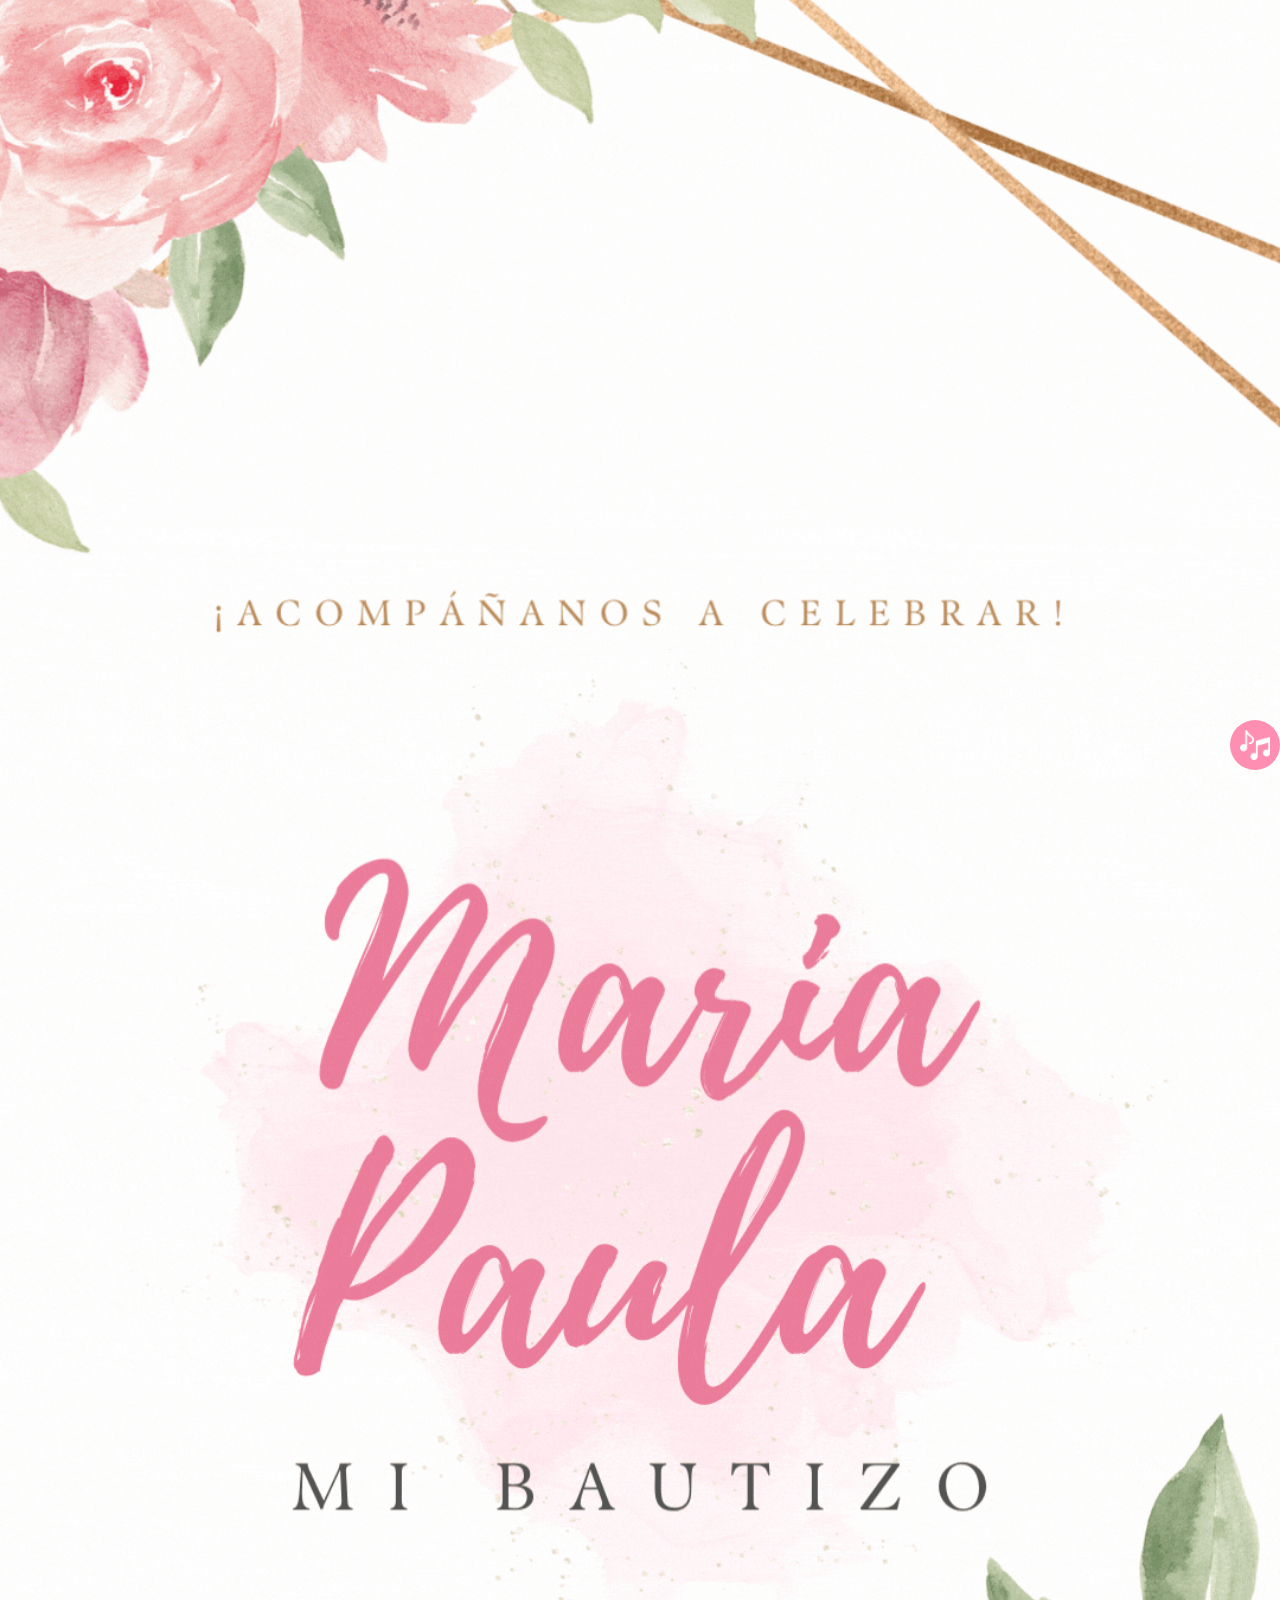
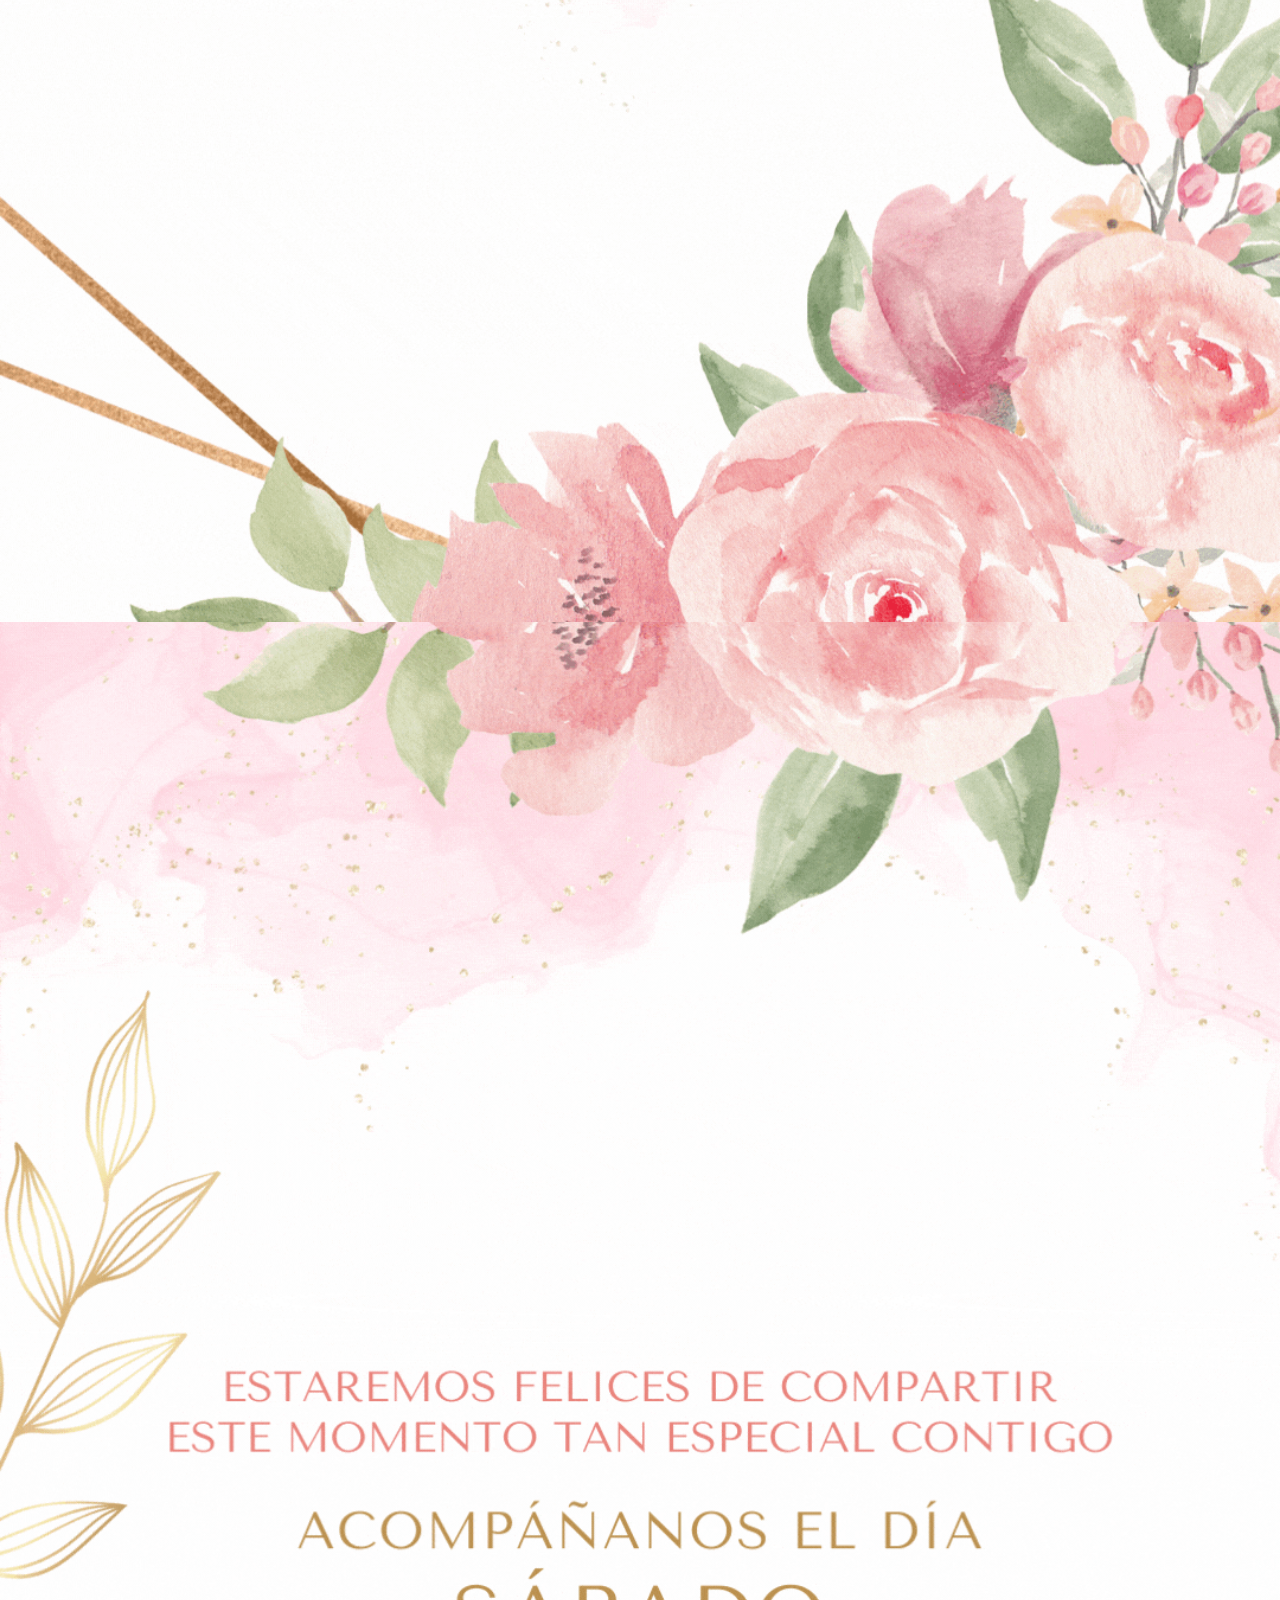
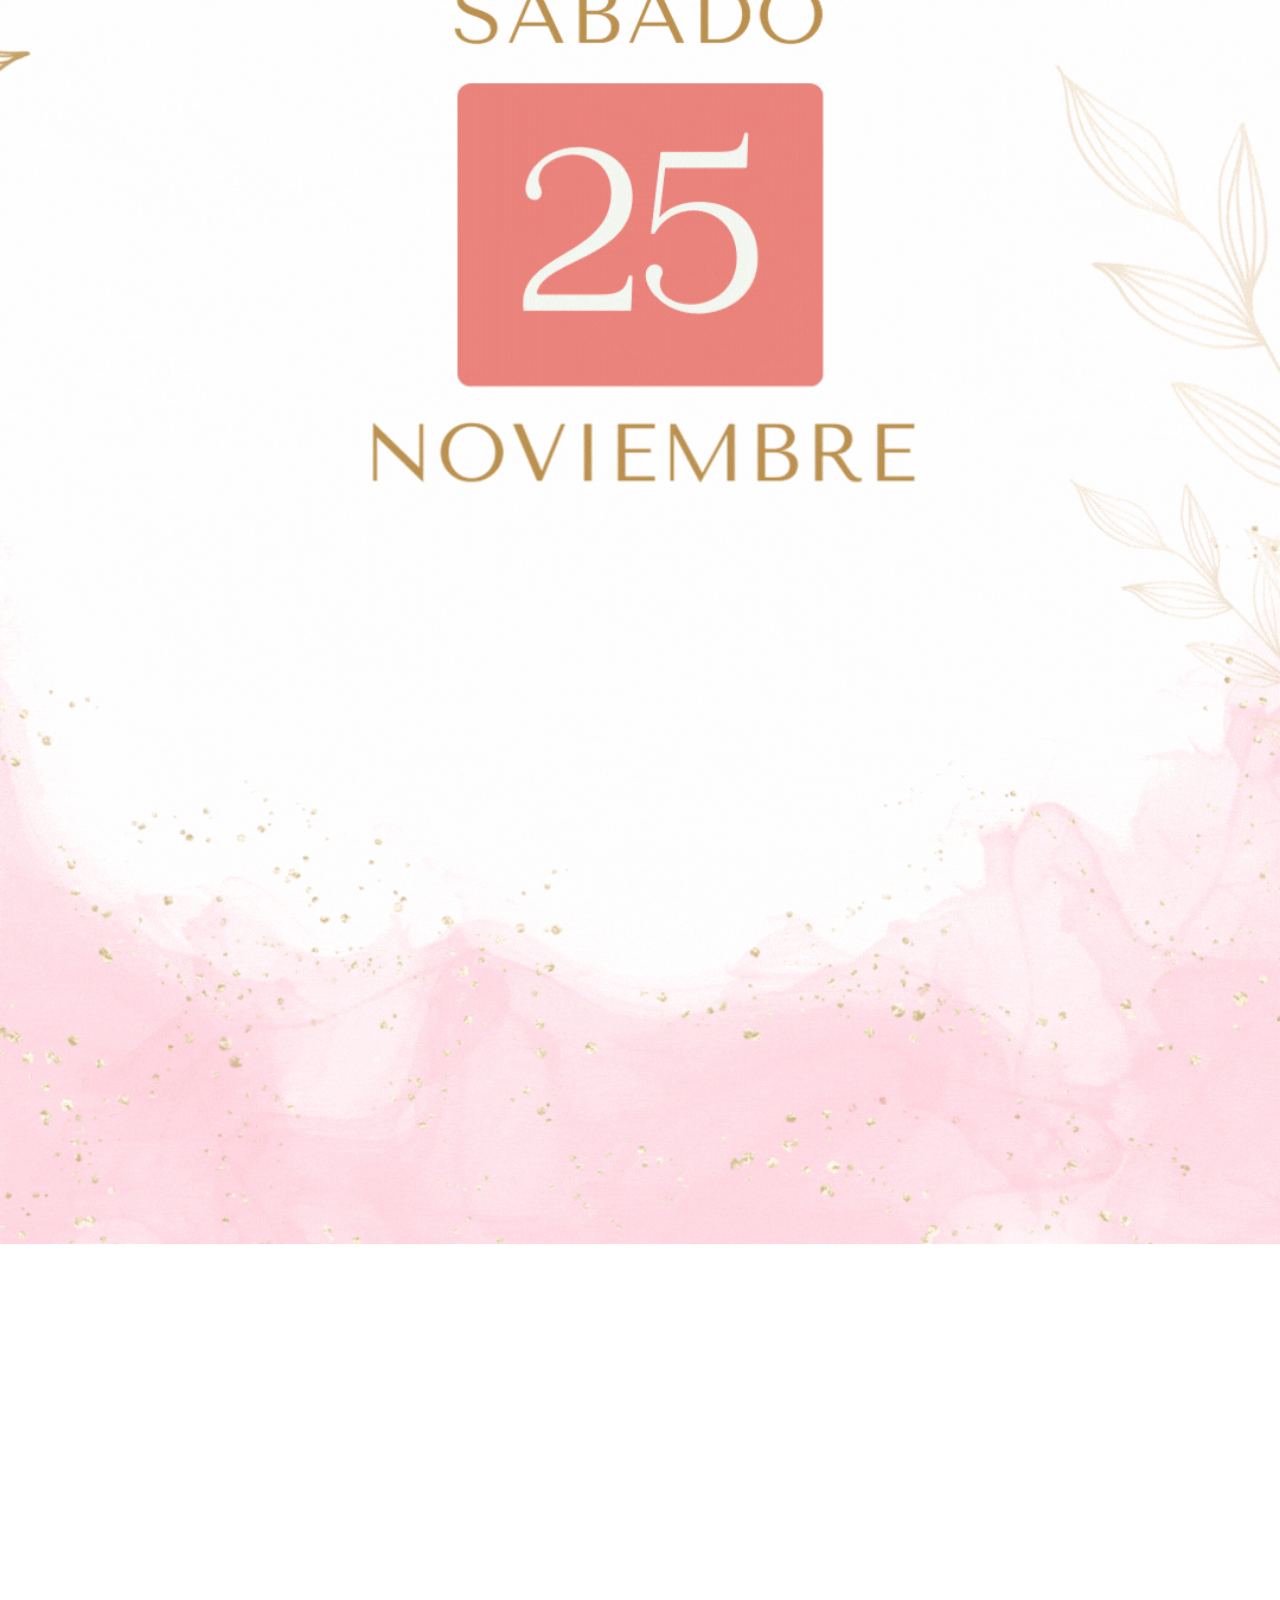
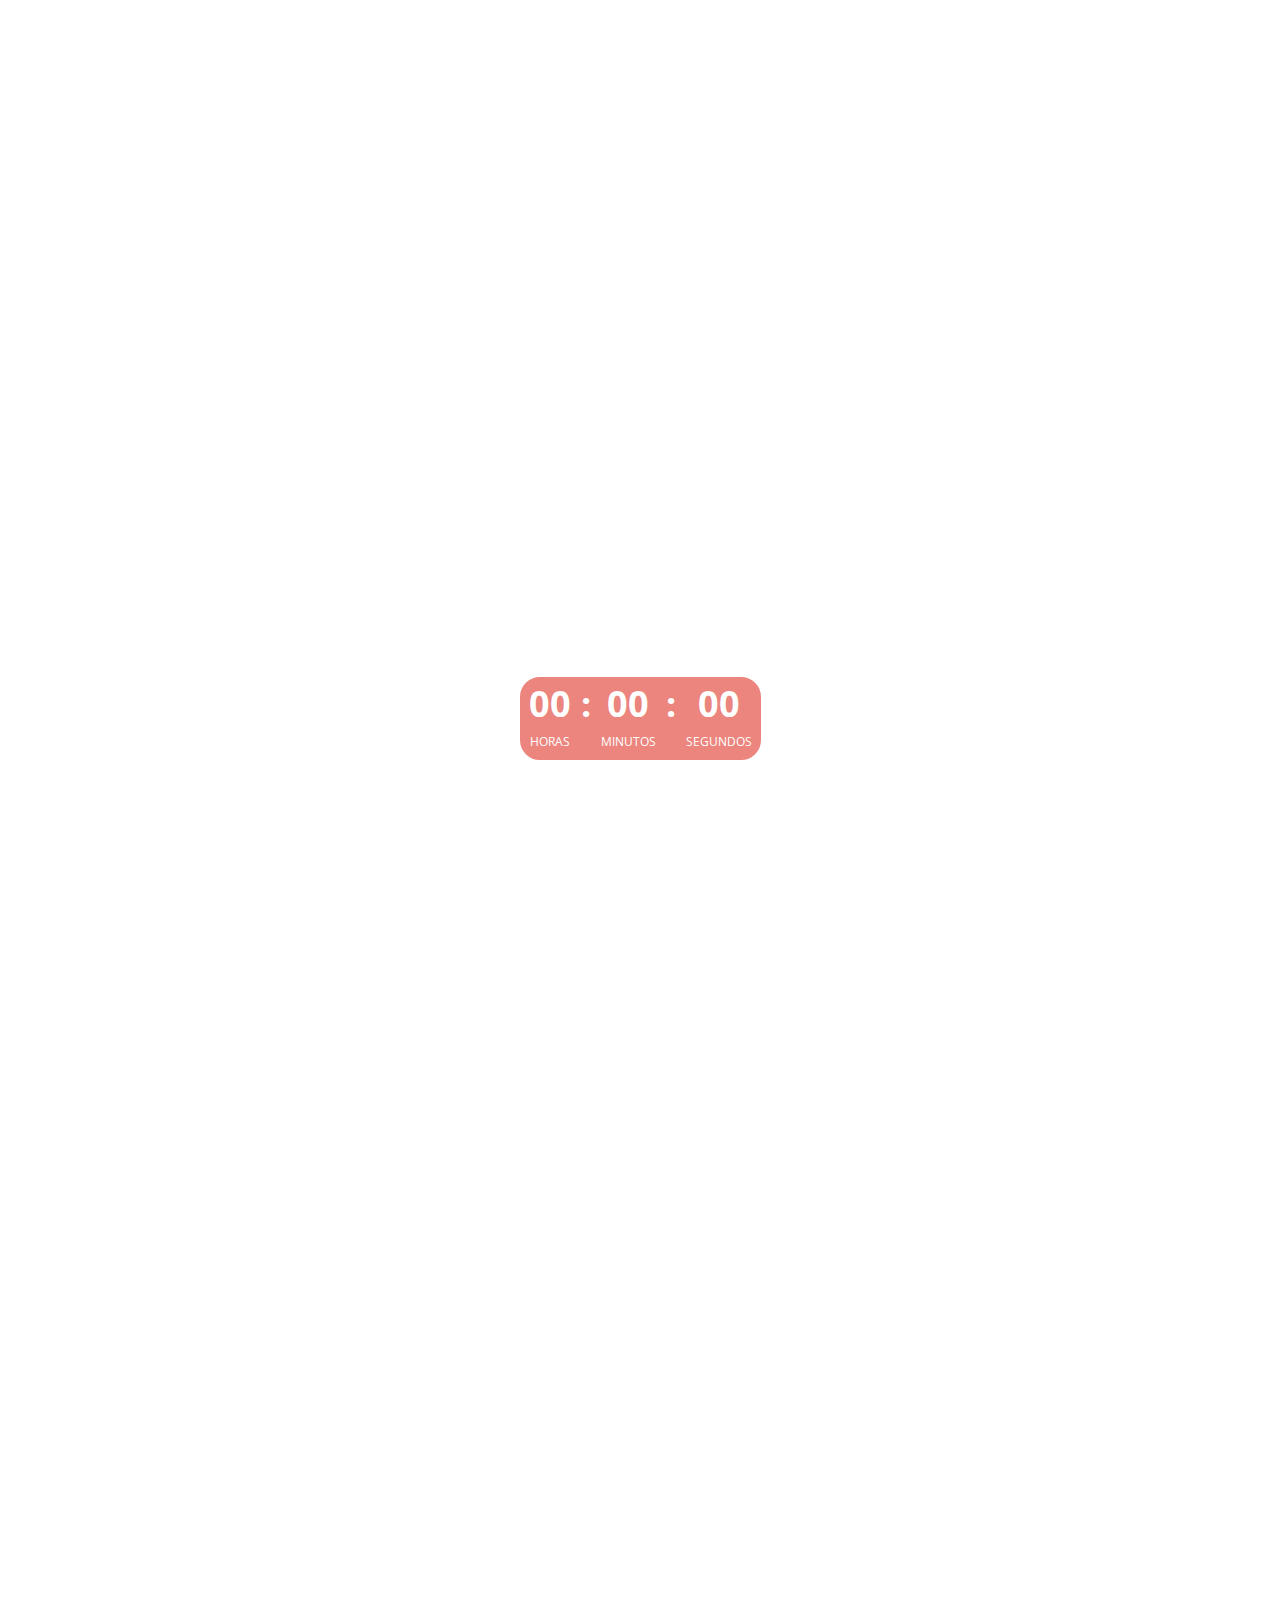
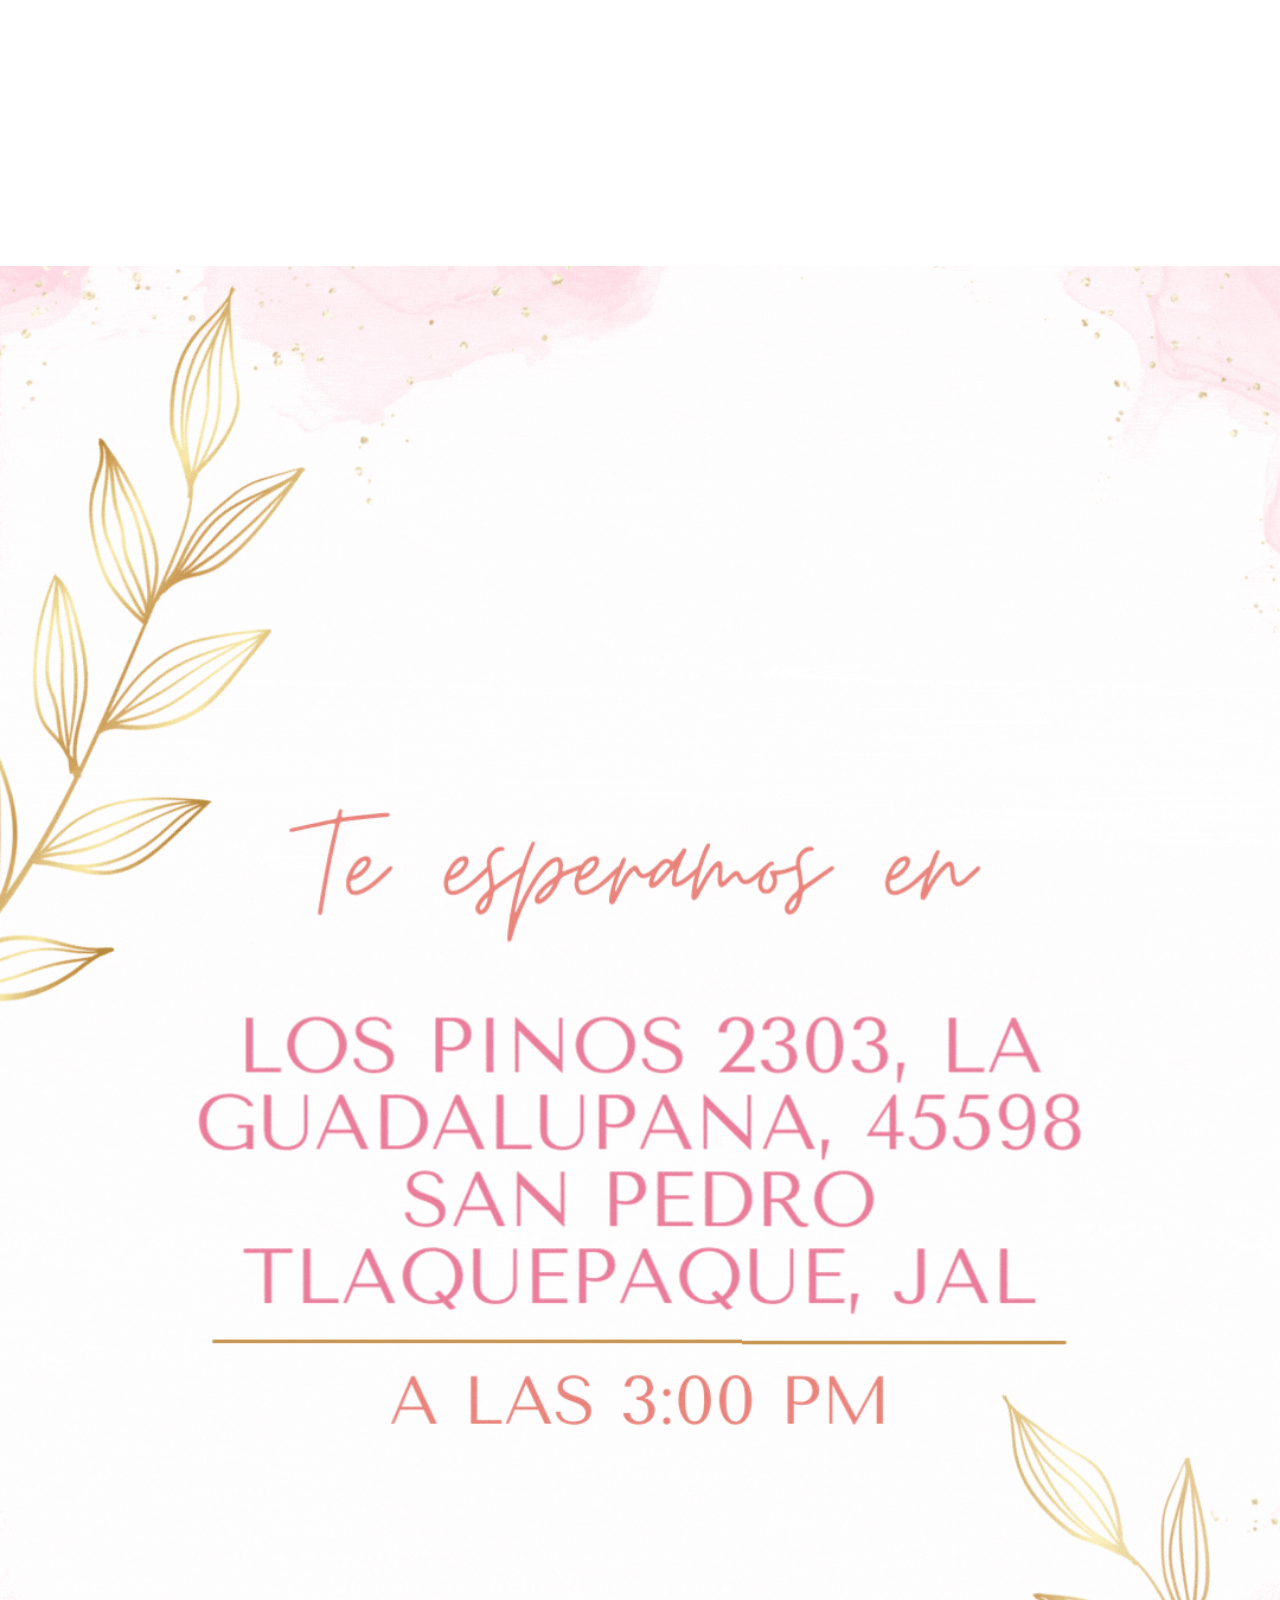
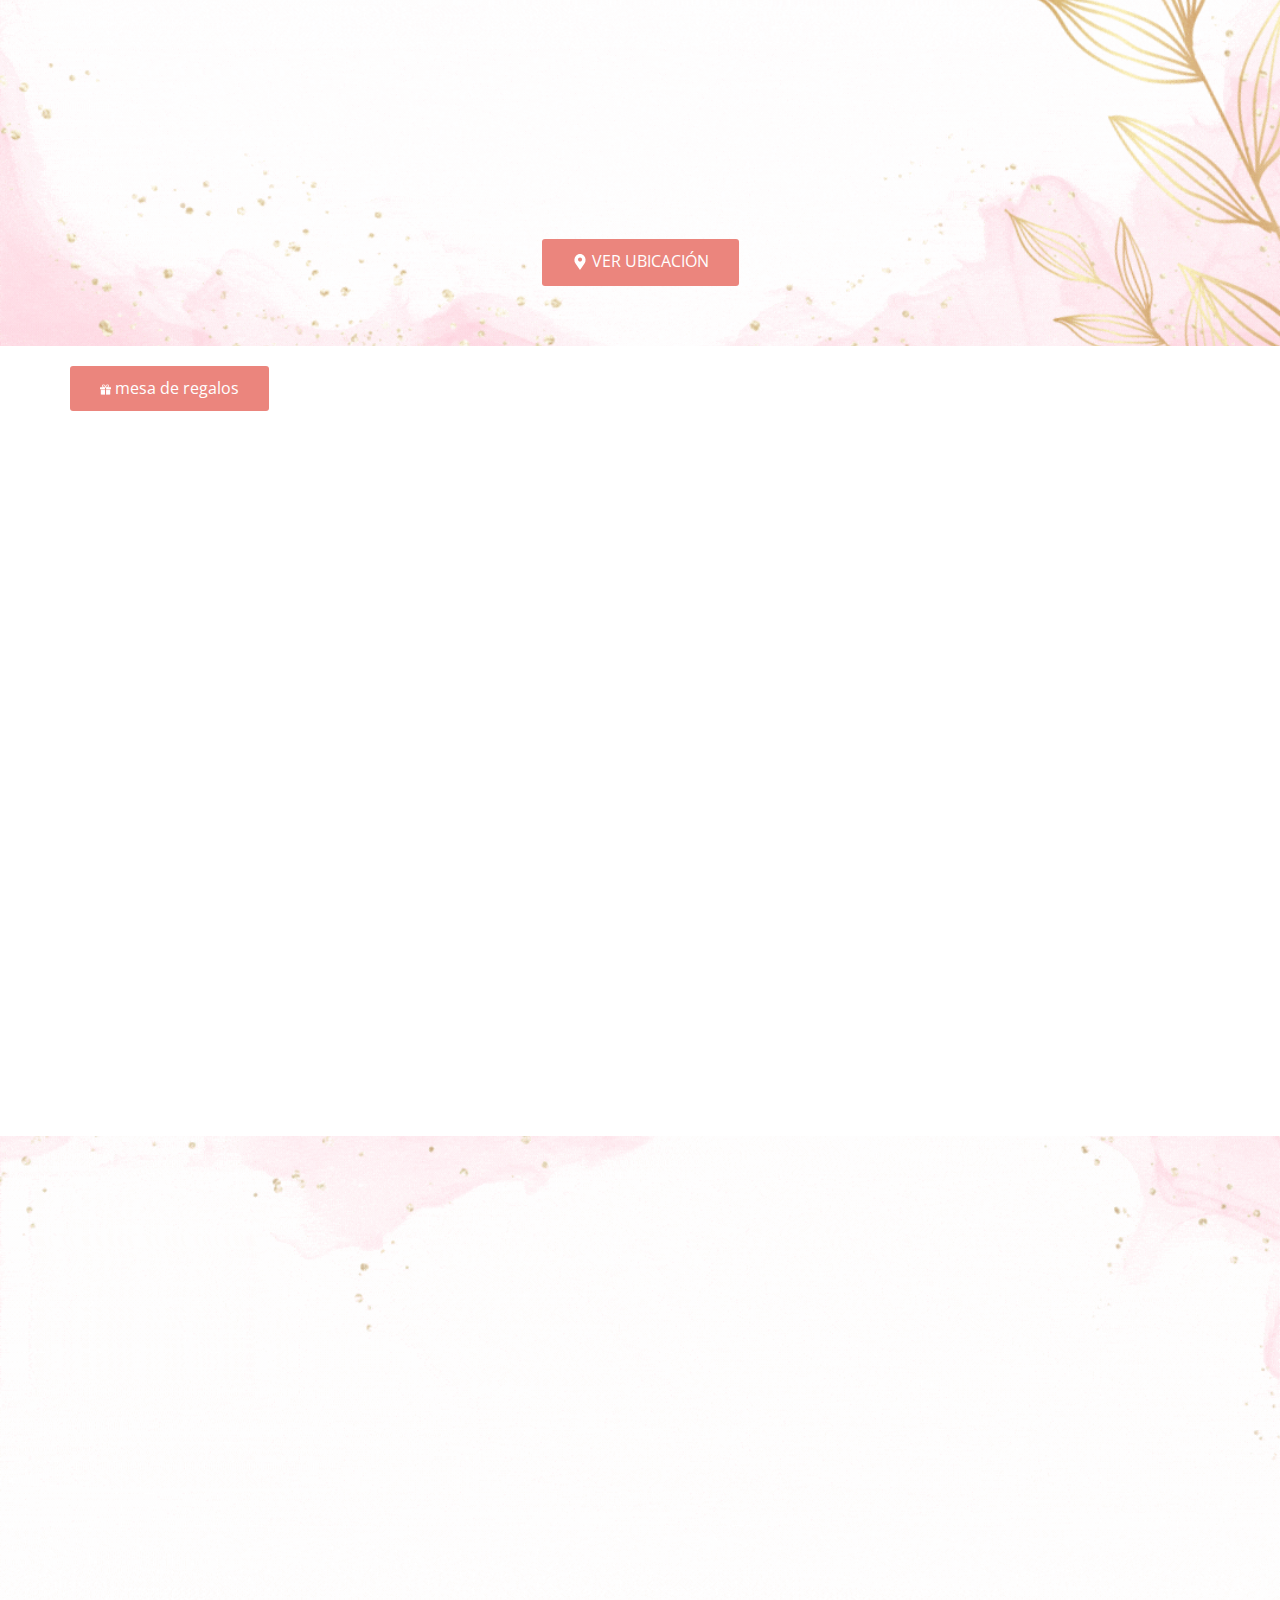
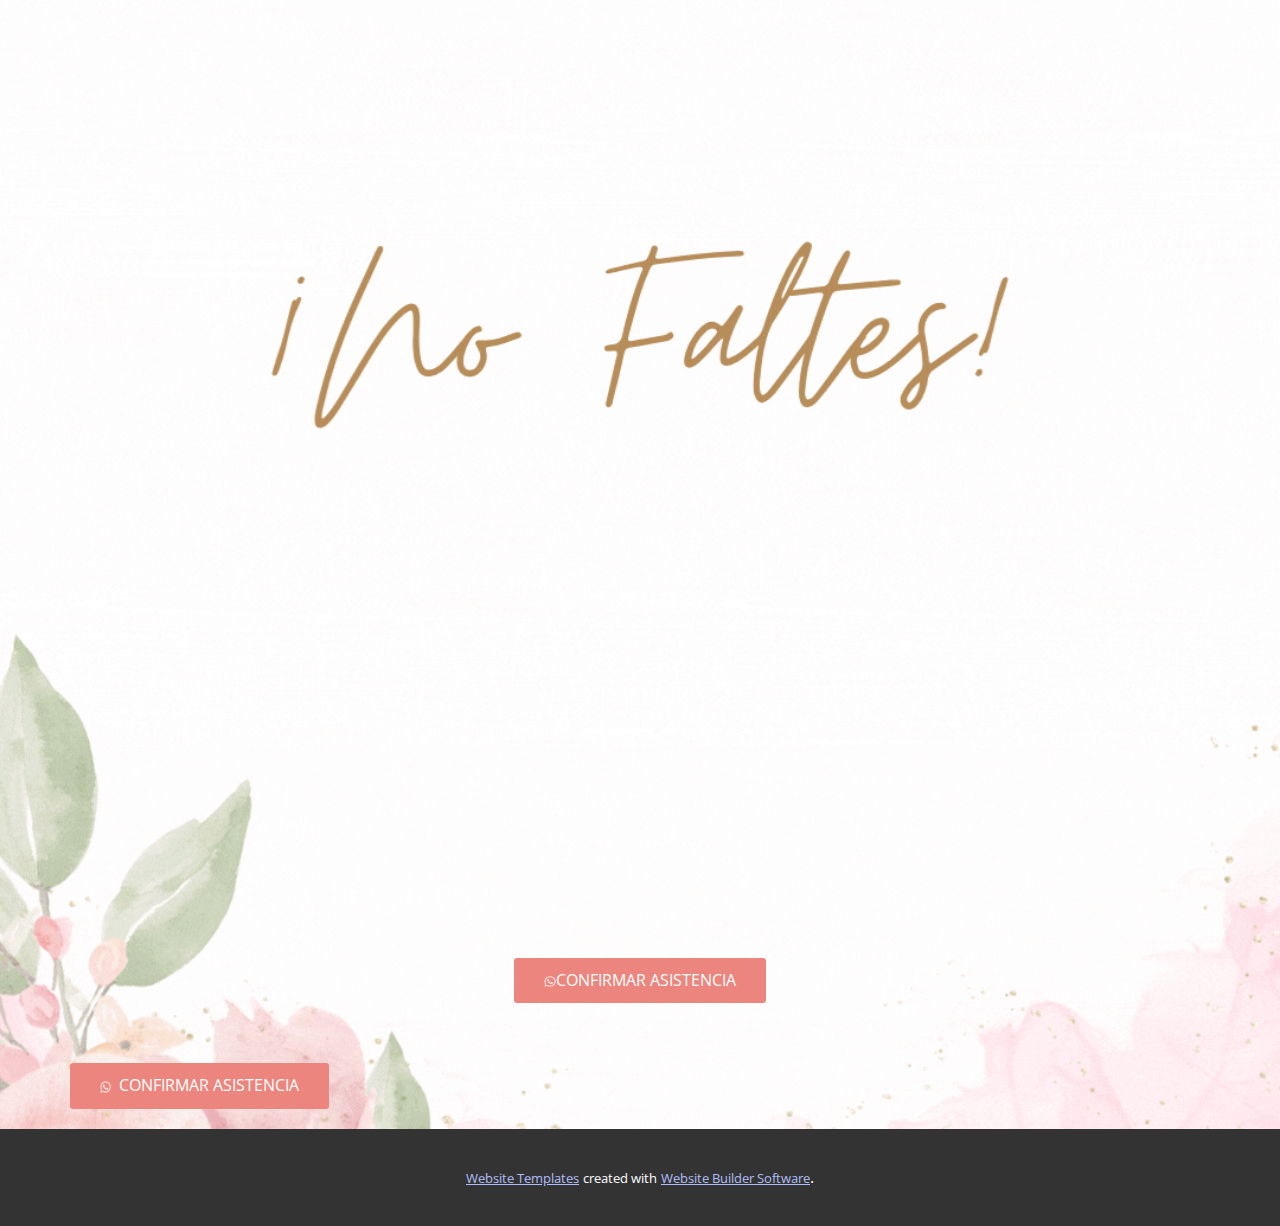
==== Invitación.html @ 97fc9013 "Add files via upload" ====
<!DOCTYPE html>
<html style="font-size: 16px;" lang="es"><head>
    <meta name="viewport" content="width=device-width, initial-scale=1.0">
    <meta charset="utf-8">
    <meta name="keywords"
      content="¡Vamos a Celebrar!, ​Ya Solo Faltan..., ¡Acompáñanos a el día!, Te esperamos enNombre del salón, ¡No Faltes!​, Confirma tu asistencia">
    <meta name="description" content>
    <title>Invitación</title>
    <link rel="stylesheet" href="nicepage.css" media="screen">
    <link rel="stylesheet" href="Invitación.css" media="screen">
    <script class="u-script" type="text/javascript" src="jquery.js" defer></script>
    <script class="u-script" type="text/javascript" src="nicepage.js" defer></script>
    <meta name="generator" content="Nicepage 5.20.7, nicepage.com">

    <link id="u-theme-google-font" rel="stylesheet"
      href="https://fonts.googleapis.com/css?family=Roboto:100,100i,300,300i,400,400i,500,500i,700,700i,900,900i|Open+Sans:300,300i,400,400i,500,500i,600,600i,700,700i,800,800i">

    <script type="application/ld+json">{
		"@context": "http://schema.org",
		"@type": "Organization",
		"name": "Copia de Site5",
		"sameAs": []
}</script>
    <meta name="theme-color" content="#3f62f1">
    <meta property="og:title" content="Invitación">
    <meta property="og:description" content>
    <meta property="og:type" content="website">
    <meta data-intl-tel-input-cdn-path="intlTelInput/"></head>
  <body data-path-to-root="./" data-include-products="false"
    class="u-body u-xl-mode" data-lang="es">
    <section class="u-align-center u-clearfix u-image u-section-1" src
      data-image-width="1080" data-image-height="1920" id="sec-2cfc">
      <div class="u-clearfix u-sheet u-sheet-1">
        <div class="u-clearfix u-custom-html u-expanded-width u-custom-html-1">
          <script> // Función para actualizar la cuenta regresiva
    function updateCountdown() {
        const targetDate = new Date("2023-09-23T12:00:00Z"); // Fecha objetivo
        const currentDate = new Date(); // Fecha actual
        const timeDifference = targetDate - currentDate;
        if (timeDifference <= 0) {
            // La fecha objetivo ha pasado
            document.getElementById("days").textContent = "0";
            document.getElementById("hours").textContent = "0";
            document.getElementById("minutes").textContent = "0";
            document.getElementById("seconds").textContent = "0";
            document.querySelector(".u-countdown-message p").textContent = "¡Es hora!";
            return;
        }
        const days = Math.floor(timeDifference / (1000 * 60 * 60 * 24));
        const hours = Math.floor((timeDifference % (1000 * 60 * 60 * 24)) / (1000 * 60 * 60));
        const minutes = Math.floor((timeDifference % (1000 * 60 * 60)) / (1000 * 60));
        const seconds = Math.floor((timeDifference % (1000 * 60)) / 1000);
        document.getElementById("days").textContent = days;
        document.getElementById("hours").textContent = hours;
        document.getElementById("minutes").textContent = minutes;
        document.getElementById("seconds").textContent = seconds;
    }
    // Actualizar la cuenta regresiva cada segundo
    setInterval(updateCountdown, 1000);
    // Llamar a la función para inicializar la cuenta regresiva
    updateCountdown(); </script>
          <div id="boton" class="icon-social">
            <audio id="MusicaFondo"></audio>
            <a onclick="MusicaFondo()" class="float">
              <img class="imgButton" async src="images/651717-e0c2c127.png" alt>
            </a>
          </div>
          <script> let sound = true;
let fondo = document.getElementById("MusicaFondo");
function MusicaFondo() {
    fondo.src = "images/cancion.mp3";
    if (sound) {
        fondo.volume = 0.7;
        fondo.play();
        sound = false;
    }
    else {
        fondo.pause();
        sound = true;
    }
} </script>
          <style> .float {
    position: fixed;
    width: 50px;
    height: 50px;
    bottom: 130px;
    right: 00px;
    background-color: #FF8EB3;
    color: #FFF;
    border-radius: 50px;
    text-align: center;
    z-index: 100;
    margin: 0;
}
.imgButton {
    width: 30px;
    height: 30px;
    /* centrar vertical y horizontalmente */
    position: absolute;
    top: 50%;
    left: 50%;
    margin: -15px 0 0 -15px;}
.my-float {
    margin-top: 22px;
} </style>
        </div>
      </div>
    </section>
    <section class="u-align-center u-clearfix u-image u-section-2" src
      data-image-width="1080" data-image-height="1920" id="carousel_fec0">
      <div class="u-clearfix u-sheet u-sheet-1"></div>
    </section>
    <section class="u-align-center u-clearfix u-image u-section-3" src
      data-image-width="1080" data-image-height="1920" id="sec-f8c3">
      <div class="u-clearfix u-sheet u-valign-middle-xs u-sheet-1">
        <div
          class="u-border-9 u-border-custom-color-69 u-countdown u-custom-color-69 u-radius-20 u-countdown-1"
          data-timer-id="1c81" data-type="to-date"
          data-target-date="Sat, 25 Nov 2023 21:00:38 GMT" data-for="everyone"
          data-direction="down" data-time-left="750m" data-target-number="100"
          data-start-time="Mon Sep 11 2023 22:49:00 GMT-0600 (Hora estándar central (México))"
          data-frequency="1s" data-after-count="none"
          data-redirect-url="https://">
          <div class="u-countdown-wrapper u-spacing-20">
            <div
              class="u-countdown-item u-countdown-years u-hidden u-spacing-10">
              <div class="u-countdown-counter u-countdown-counter-1"><div
                  class="u-countdown-number u-text-custom-color-54">0</div><div
                  class="u-countdown-number u-hidden u-text-custom-color-54">0</div></div>
              <div
                class="u-countdown-label u-text-custom-color-54 u-countdown-label-1">Years</div>
            </div>
            <div
              class="u-countdown-separator u-hidden u-text-custom-color-54 u-countdown-separator-1">:</div>
            <div class="u-countdown-days u-countdown-item u-spacing-10">
              <div class="u-countdown-counter u-countdown-counter-2"><div
                  class="u-countdown-number u-text-custom-color-54">3</div><div
                  class="u-countdown-number u-text-custom-color-54">1</div><div
                  class="u-countdown-number u-hidden u-text-custom-color-54">0</div></div>
              <div
                class="u-countdown-label u-text-custom-color-54 u-countdown-label-2">DÍAS</div>
            </div>
            <div
              class="u-countdown-separator u-text-custom-color-54 u-countdown-separator-2">:</div>
            <div class="u-countdown-hours u-countdown-item u-spacing-10">
              <div class="u-countdown-counter u-countdown-counter-3"><div
                  class="u-countdown-number u-text-custom-color-54">2</div><div
                  class="u-countdown-number u-text-custom-color-54">1</div></div>
              <div
                class="u-countdown-label u-text-custom-color-54 u-countdown-label-3">Horas</div>
            </div>
            <div
              class="u-countdown-separator u-text-custom-color-54 u-countdown-separator-3">:</div>
            <div class="u-countdown-item u-countdown-minutes u-spacing-10">
              <div class="u-countdown-counter u-countdown-counter-4"><div
                  class="u-countdown-number u-text-custom-color-54">4</div><div
                  class="u-countdown-number u-text-custom-color-54">5</div></div>
              <div
                class="u-countdown-label u-text-custom-color-54 u-countdown-label-4">Minutos</div>
            </div>
            <div
              class="u-countdown-separator u-text-custom-color-54 u-countdown-separator-4">:</div>
            <div class="u-countdown-item u-countdown-seconds u-spacing-10">
              <div class="u-countdown-counter u-countdown-counter-5"><div
                  class="u-countdown-number u-text-custom-color-54">4</div><div
                  class="u-countdown-number u-text-custom-color-54">1</div></div>
              <div
                class="u-countdown-label u-text-custom-color-54 u-countdown-label-5">Segundos</div>
            </div>
            <div
              class="u-countdown-separator u-hidden u-text-custom-color-54 u-countdown-separator-5">:</div>
            <div
              class="u-countdown-item u-countdown-numbers u-hidden u-spacing-10">
              <div class="u-countdown-counter u-countdown-counter-6"><div
                  class="u-countdown-number u-text-custom-color-54">0</div><div
                  class="u-countdown-number u-text-custom-color-54">0</div></div>
              <div
                class="u-countdown-label u-text-custom-color-54 u-countdown-label-6">Items</div>
            </div>
          </div>
          <div class="u-countdown-message u-hidden">
            <p>Sorry, the time is up.</p>
          </div>
        </div>
      </div>
    </section>
    <section class="u-align-center u-clearfix u-image u-section-4" src
      data-image-width="1080" data-image-height="1920" id="sec-a9e6">
      <div class="u-clearfix u-sheet u-sheet-1">
        <a href="https://maps.app.goo.gl/VzWF6g8UDwU5dvU78"
          class="u-btn u-btn-round u-button-style u-custom-color-69 u-hover-custom-color-70 u-radius-3 u-text-body-alt-color u-text-hover-white u-btn-1"><span
            class="u-icon"><svg class="u-svg-content"
              viewBox="0 0 54.757 54.757" x="0px" y="0px"
              style="width: 1em; height: 1em;"><path
                d="M40.94,5.617C37.318,1.995,32.502,0,27.38,0c-5.123,0-9.938,1.995-13.56,5.617c-6.703,6.702-7.536,19.312-1.804,26.952
	L27.38,54.757L42.721,32.6C48.476,24.929,47.643,12.319,40.94,5.617z M27.557,26c-3.859,0-7-3.141-7-7s3.141-7,7-7s7,3.141,7,7
	S31.416,26,27.557,26z"></path></svg></span>&nbsp;VER UBICACIÓN
        </a>
      </div>
    </section>
    <section class="u-align-center u-clearfix u-image u-section-5" src
      data-image-width="1080" data-image-height="1920" id="sec-887e">
      <div class="u-clearfix u-sheet u-sheet-1">
        <a
          href="https://mesaderegalos.liverpool.com.mx/milistaderegalos/51307299"
          class="u-border-none u-btn u-btn-round u-button-style u-custom-color-69 u-hover-custom-color-70 u-radius-3 u-text-body-alt-color u-text-hover-white u-btn-1"><span
            class="u-file-icon u-icon u-text-white u-icon-1"><img
              src="images/726532-7ae46962.png" alt></span> mesa de regalos
        </a>
      </div>
    </section>
    <section class="u-align-center u-clearfix u-image u-section-6" src
      data-image-width="1080" data-image-height="1920" id="sec-a5bd">
      <div class="u-clearfix u-sheet u-sheet-1">
        <a
          href=" https://api.whatsapp.com/send?phone=+523334465879&amp;text=%C2%A1Hola%21+Muchas+gracias+por+la+invitaci%C3%B3n%2C+ah%C3%AD+estaremos%21%21+%F0%9F%A5%B3"
          class="u-border-none u-btn u-btn-round u-button-style u-custom-color-69 u-hover-custom-color-70 u-radius-3 u-text-body-alt-color u-text-hover-white u-btn-1"><span
            class="u-file-icon u-icon u-text-white u-icon-1"><img
              src="images/1384023-9ba58cb5.png" alt></span>CONFIRMAR ASISTENCIA
        </a>
        <a
          href=" https://api.whatsapp.com/send?phone=+523317115975&amp;text=%C2%A1Hola%21+Muchas+gracias+por+la+invitaci%C3%B3n%2C+ah%C3%AD+estaremos%21%21+%F0%9F%A5%B3"
          class="u-border-none u-btn u-btn-round u-button-style u-custom-color-69 u-hover-custom-color-70 u-radius-3 u-text-body-alt-color u-text-hover-white u-btn-2"><span
            class="u-file-icon u-icon u-text-white u-icon-2"><img
              src="images/1384023-9ba58cb5.png" alt></span> CONFIRMAR ASISTENCIA
        </a>
      </div>
    </section>

    <section class="u-backlink u-clearfix u-grey-80">
      <a class="u-link" href="https://nicepage.com/website-templates"
        target="_blank">
        <span>Website Templates</span>
      </a>
      <p class="u-text">
        <span>created with</span>
      </p>
      <a class="u-link" href target="_blank">
        <span>Website Builder Software</span>
      </a>.
    </section>

  </body></html>
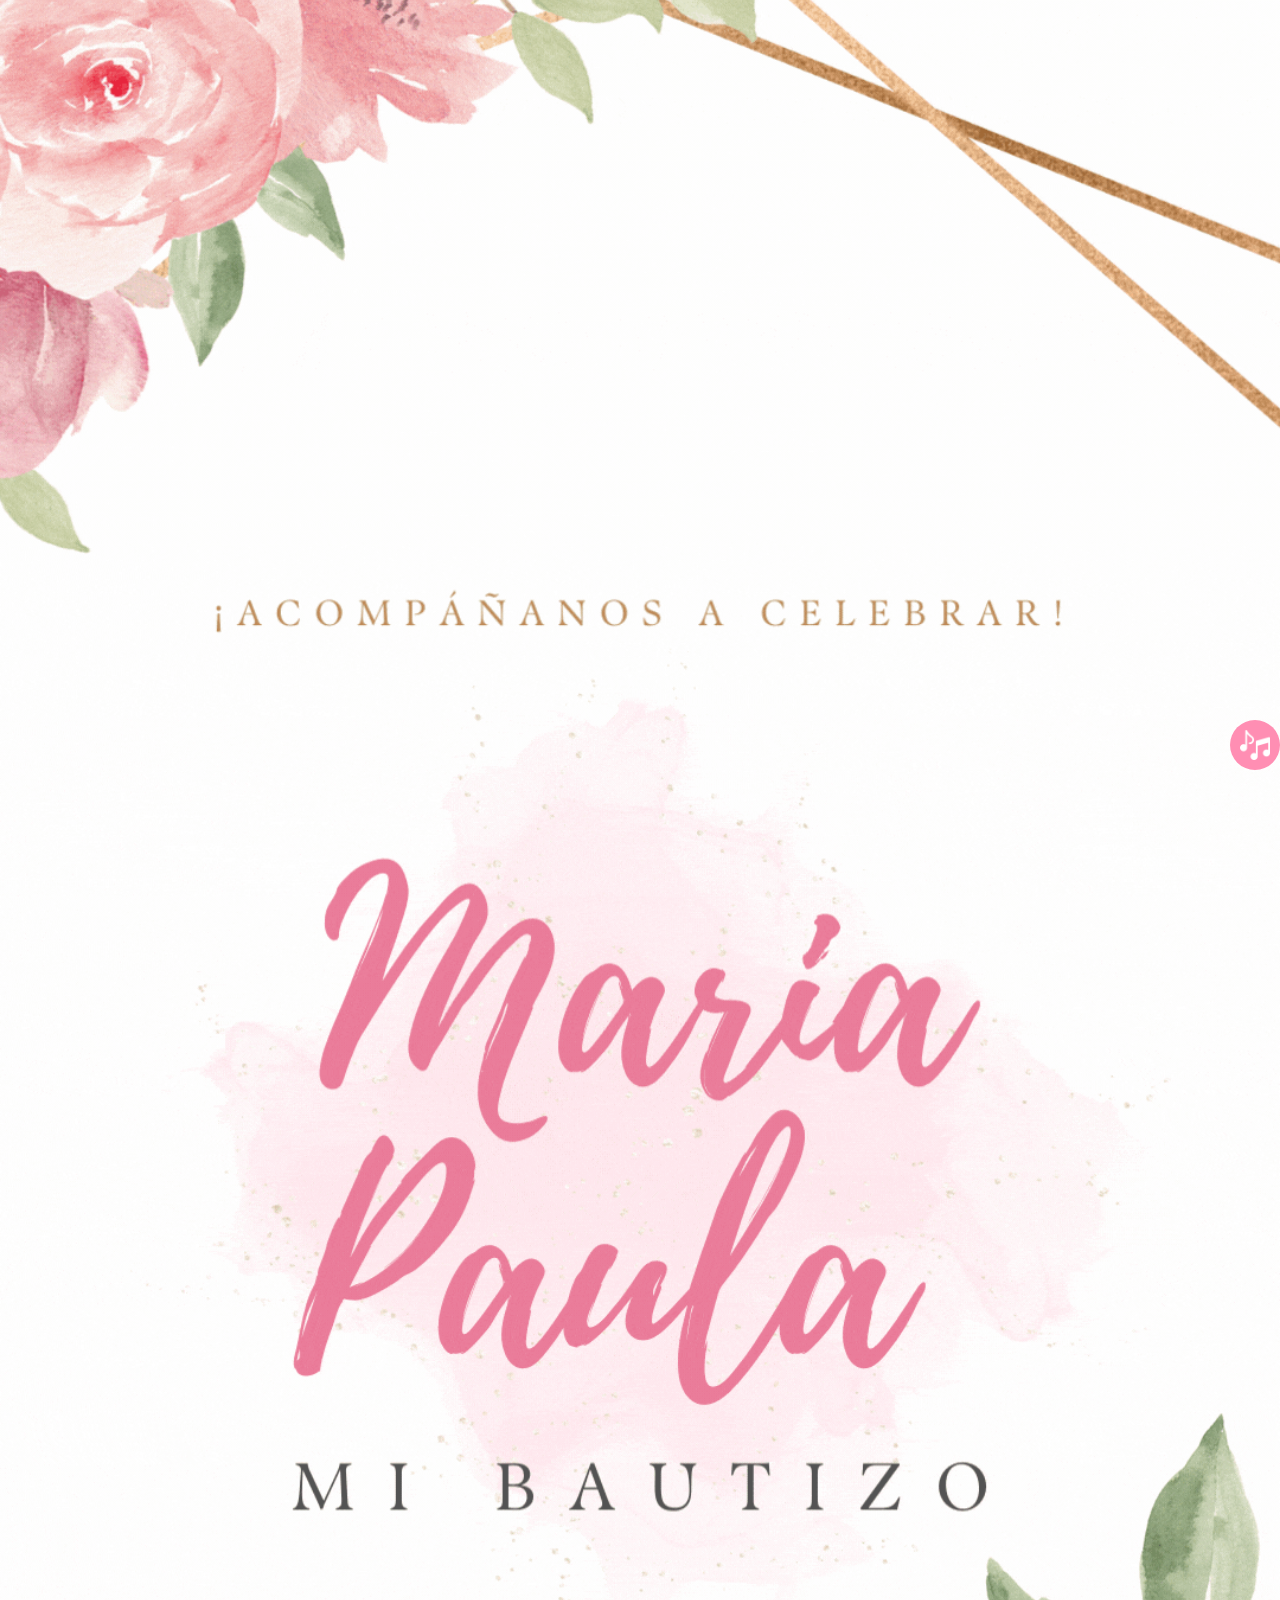
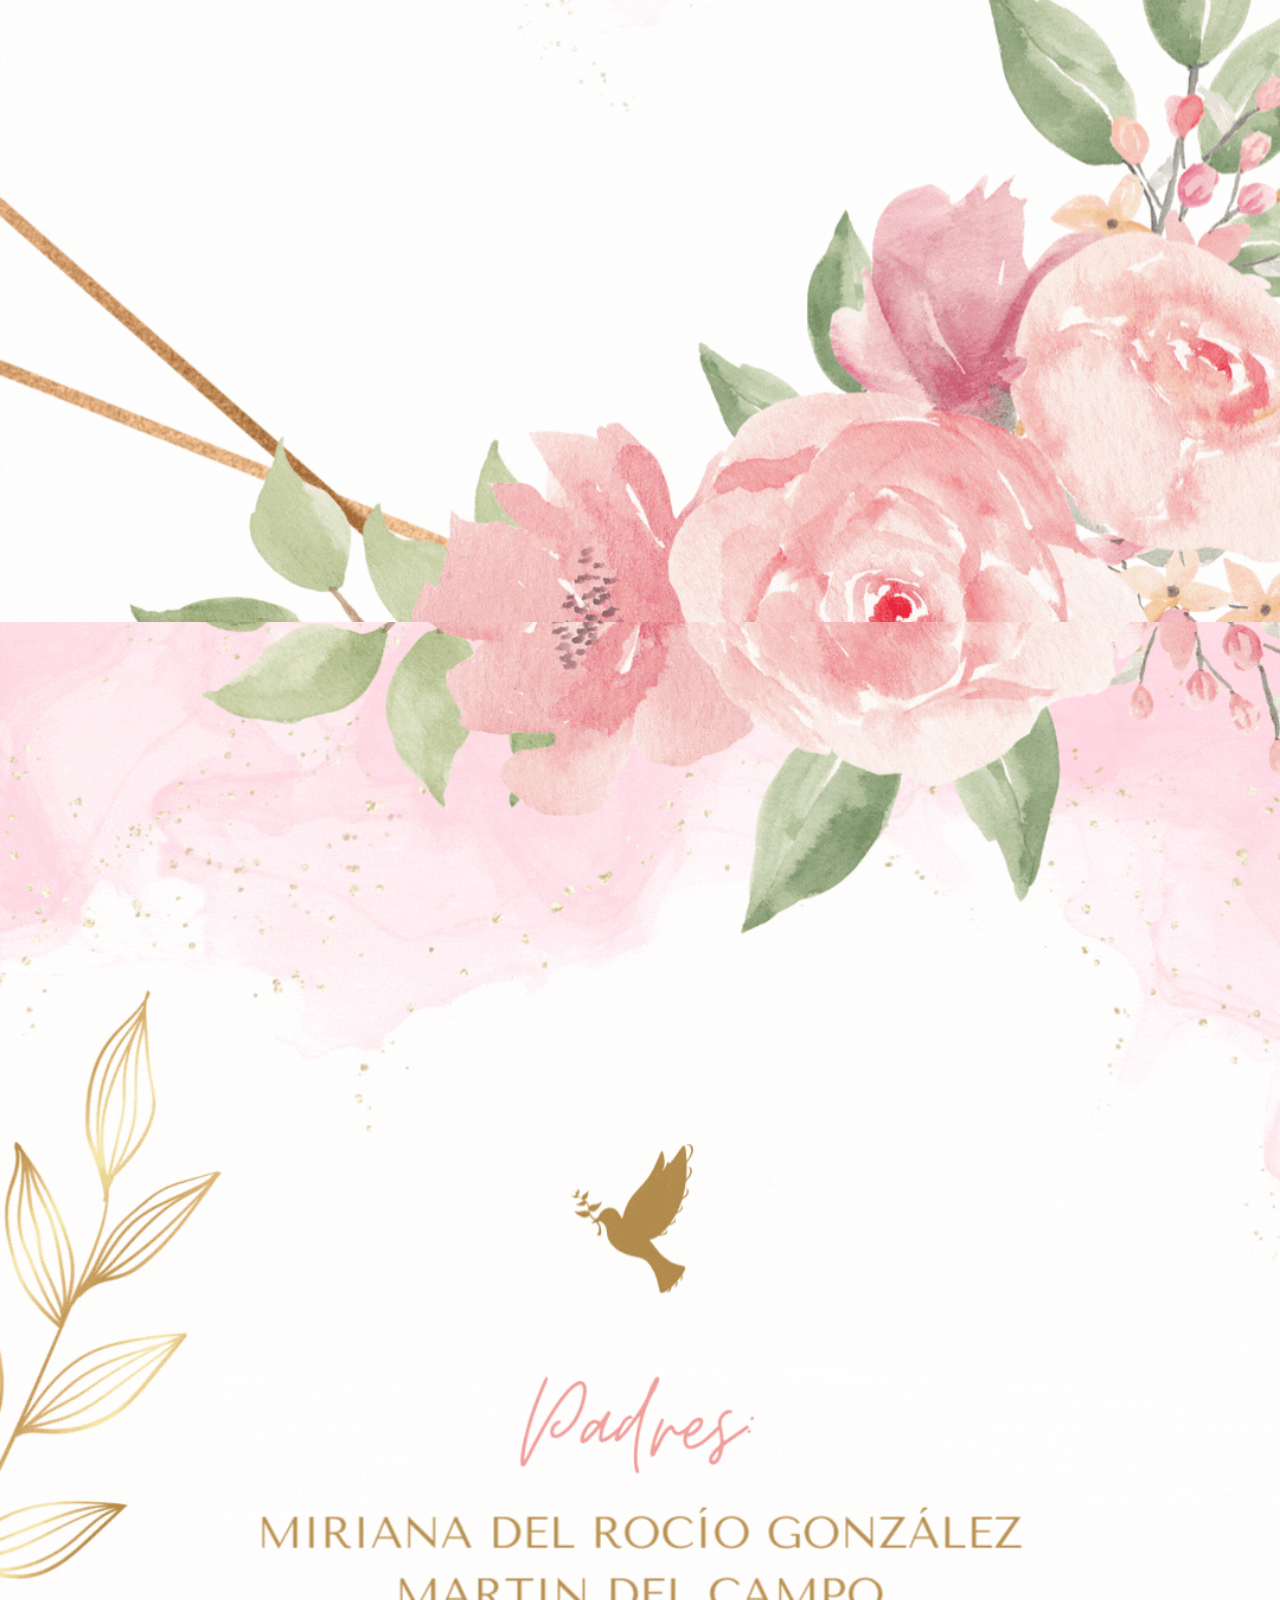
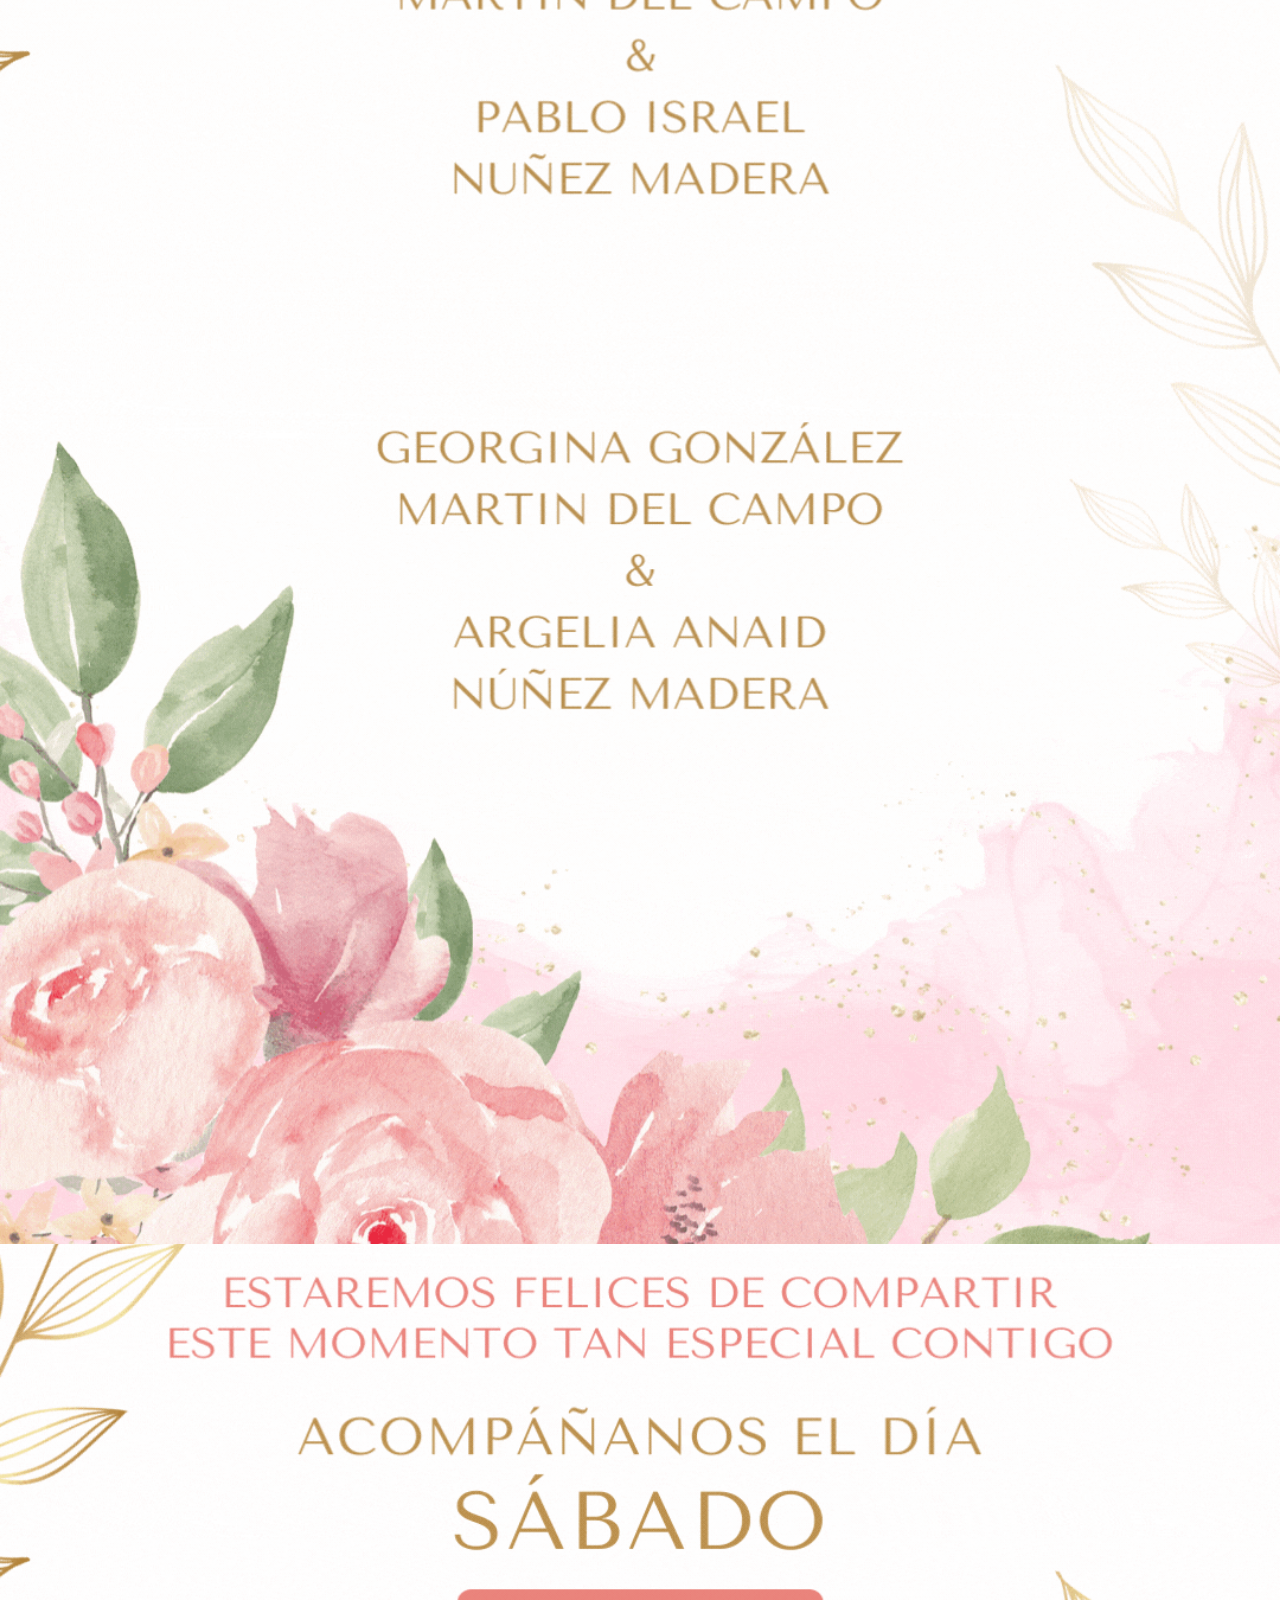
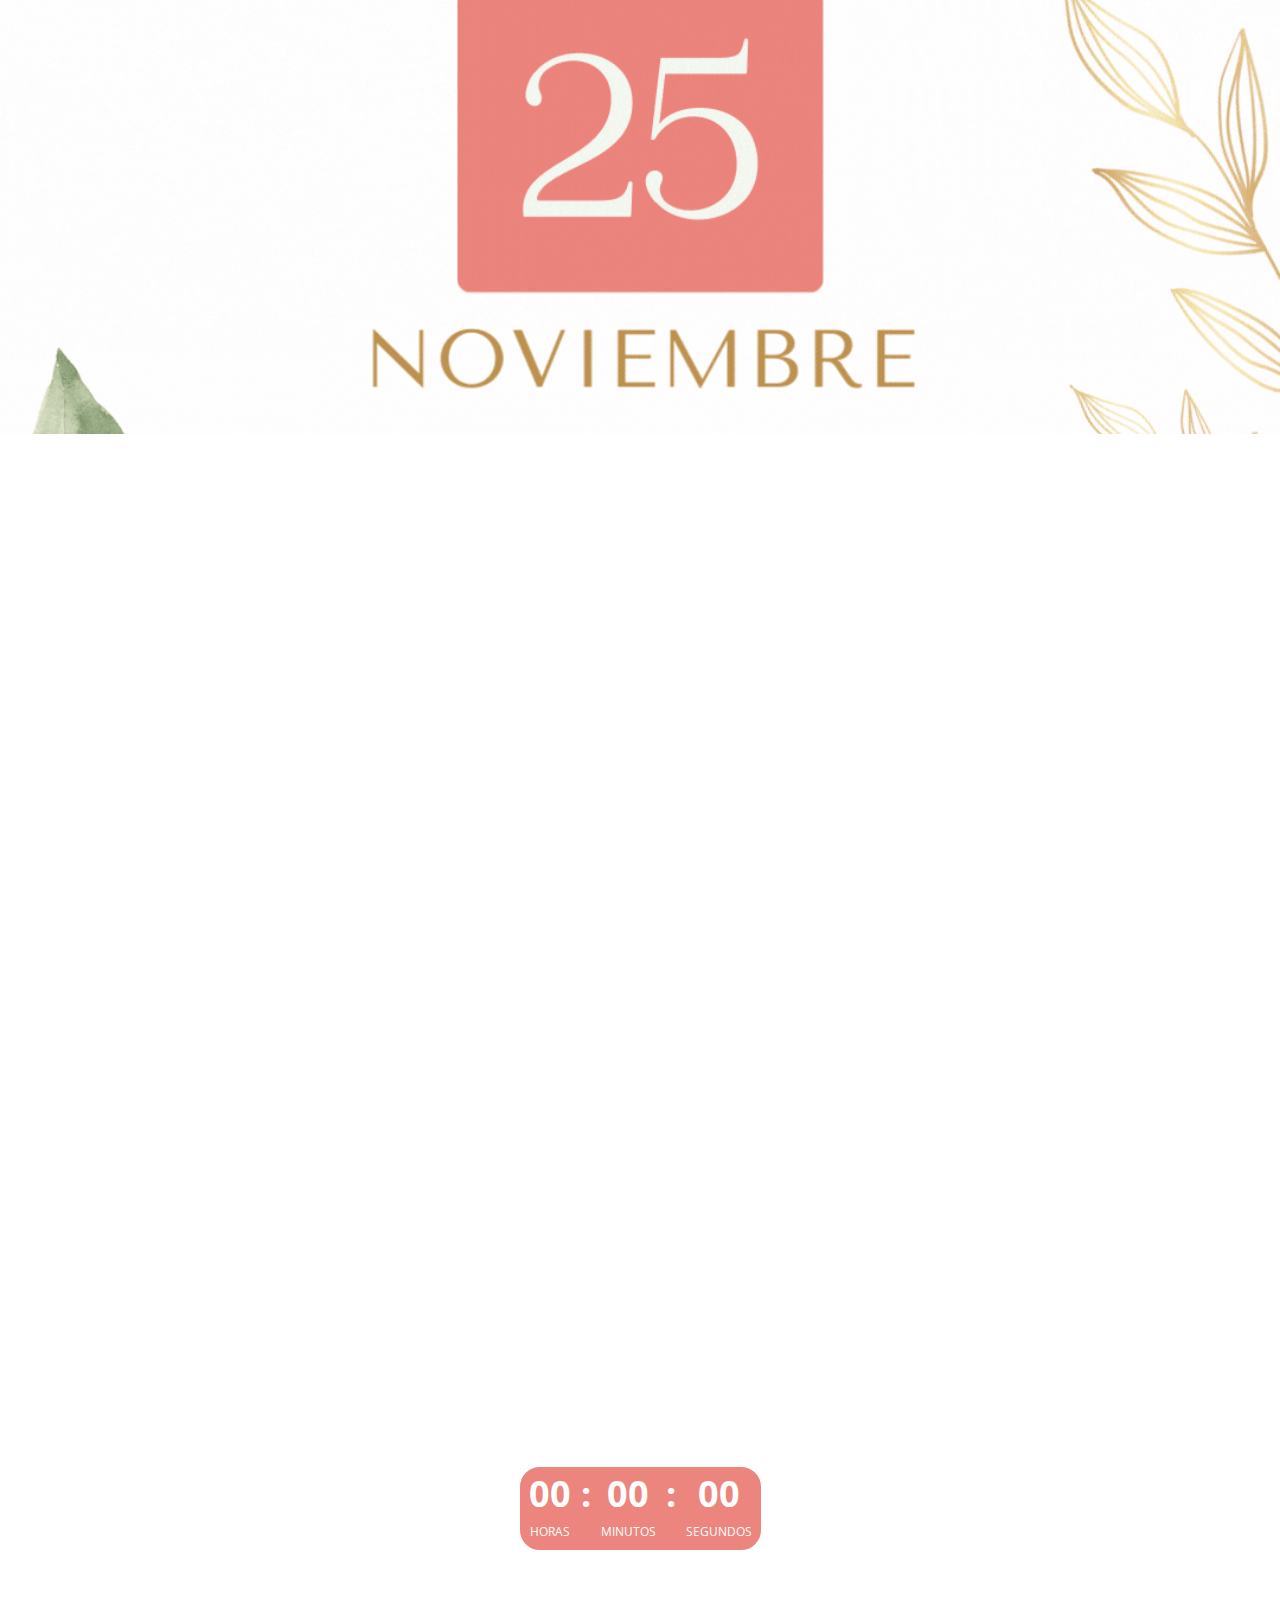
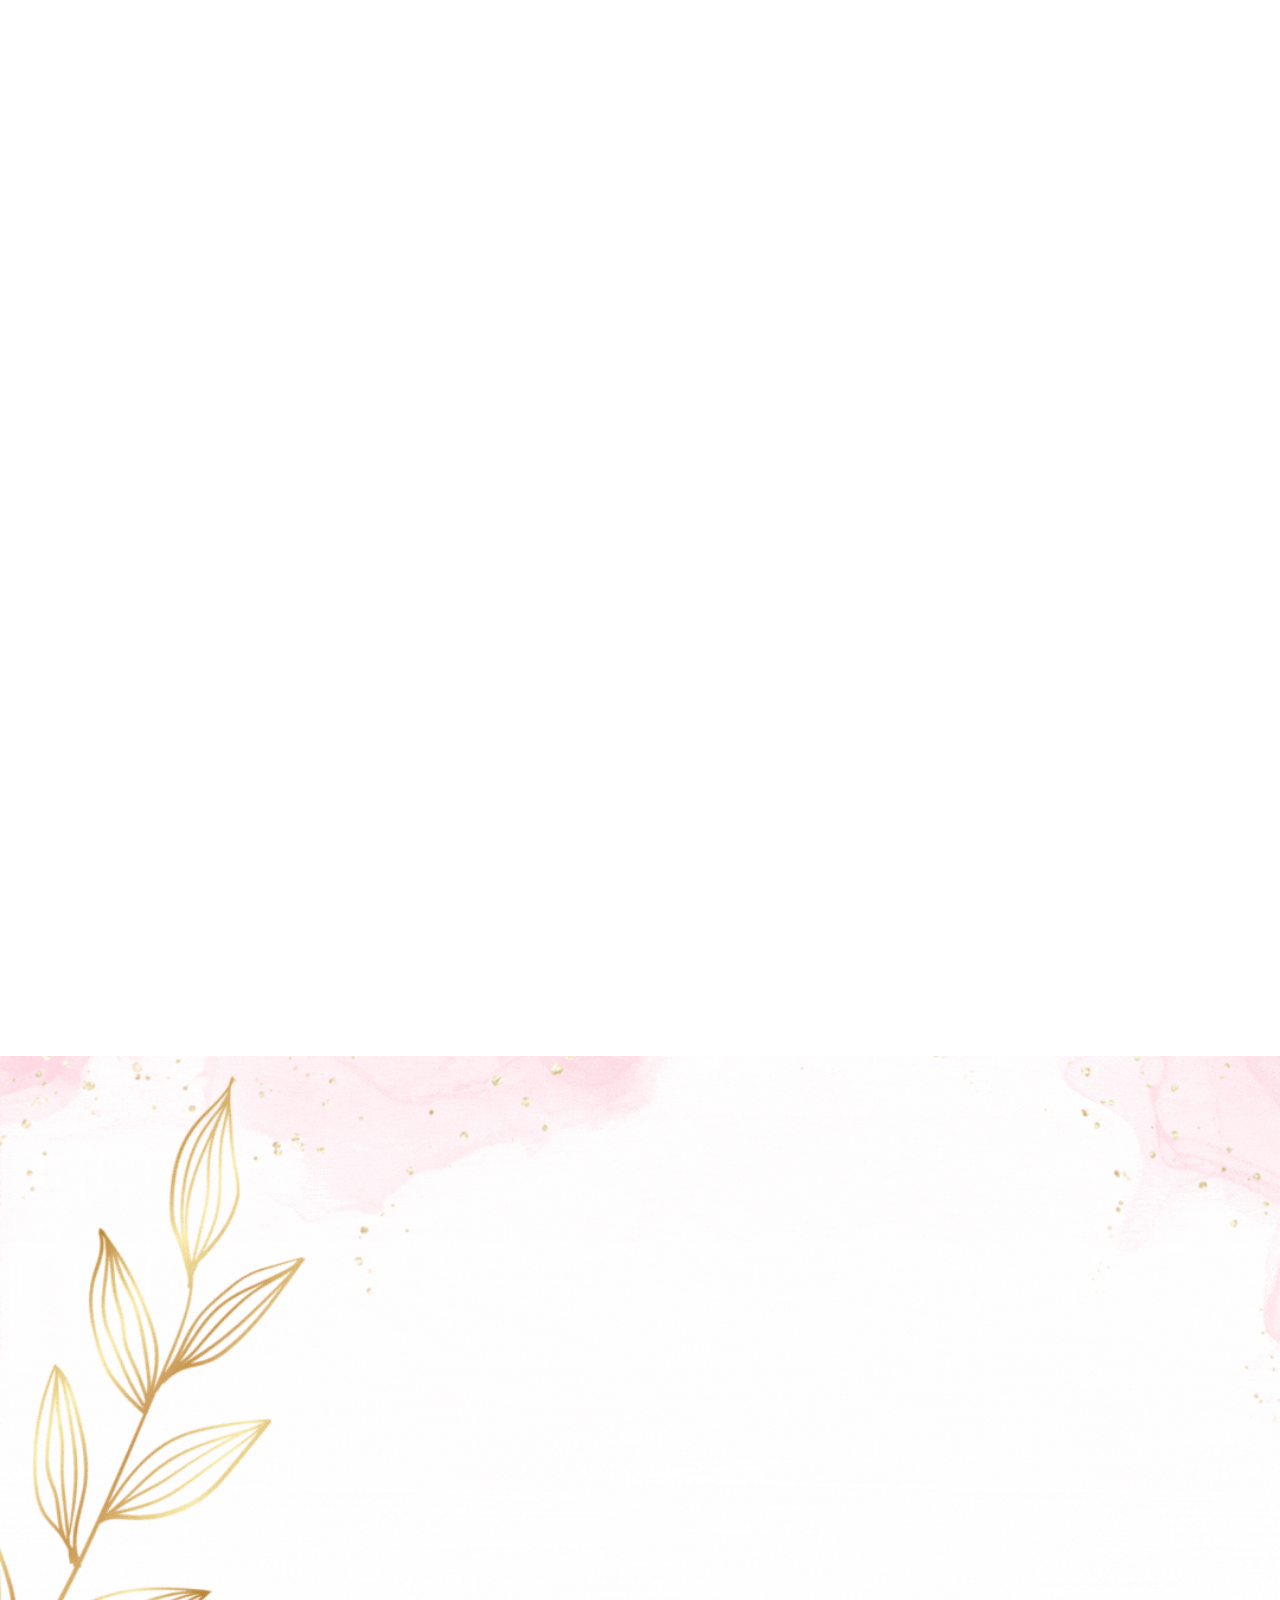
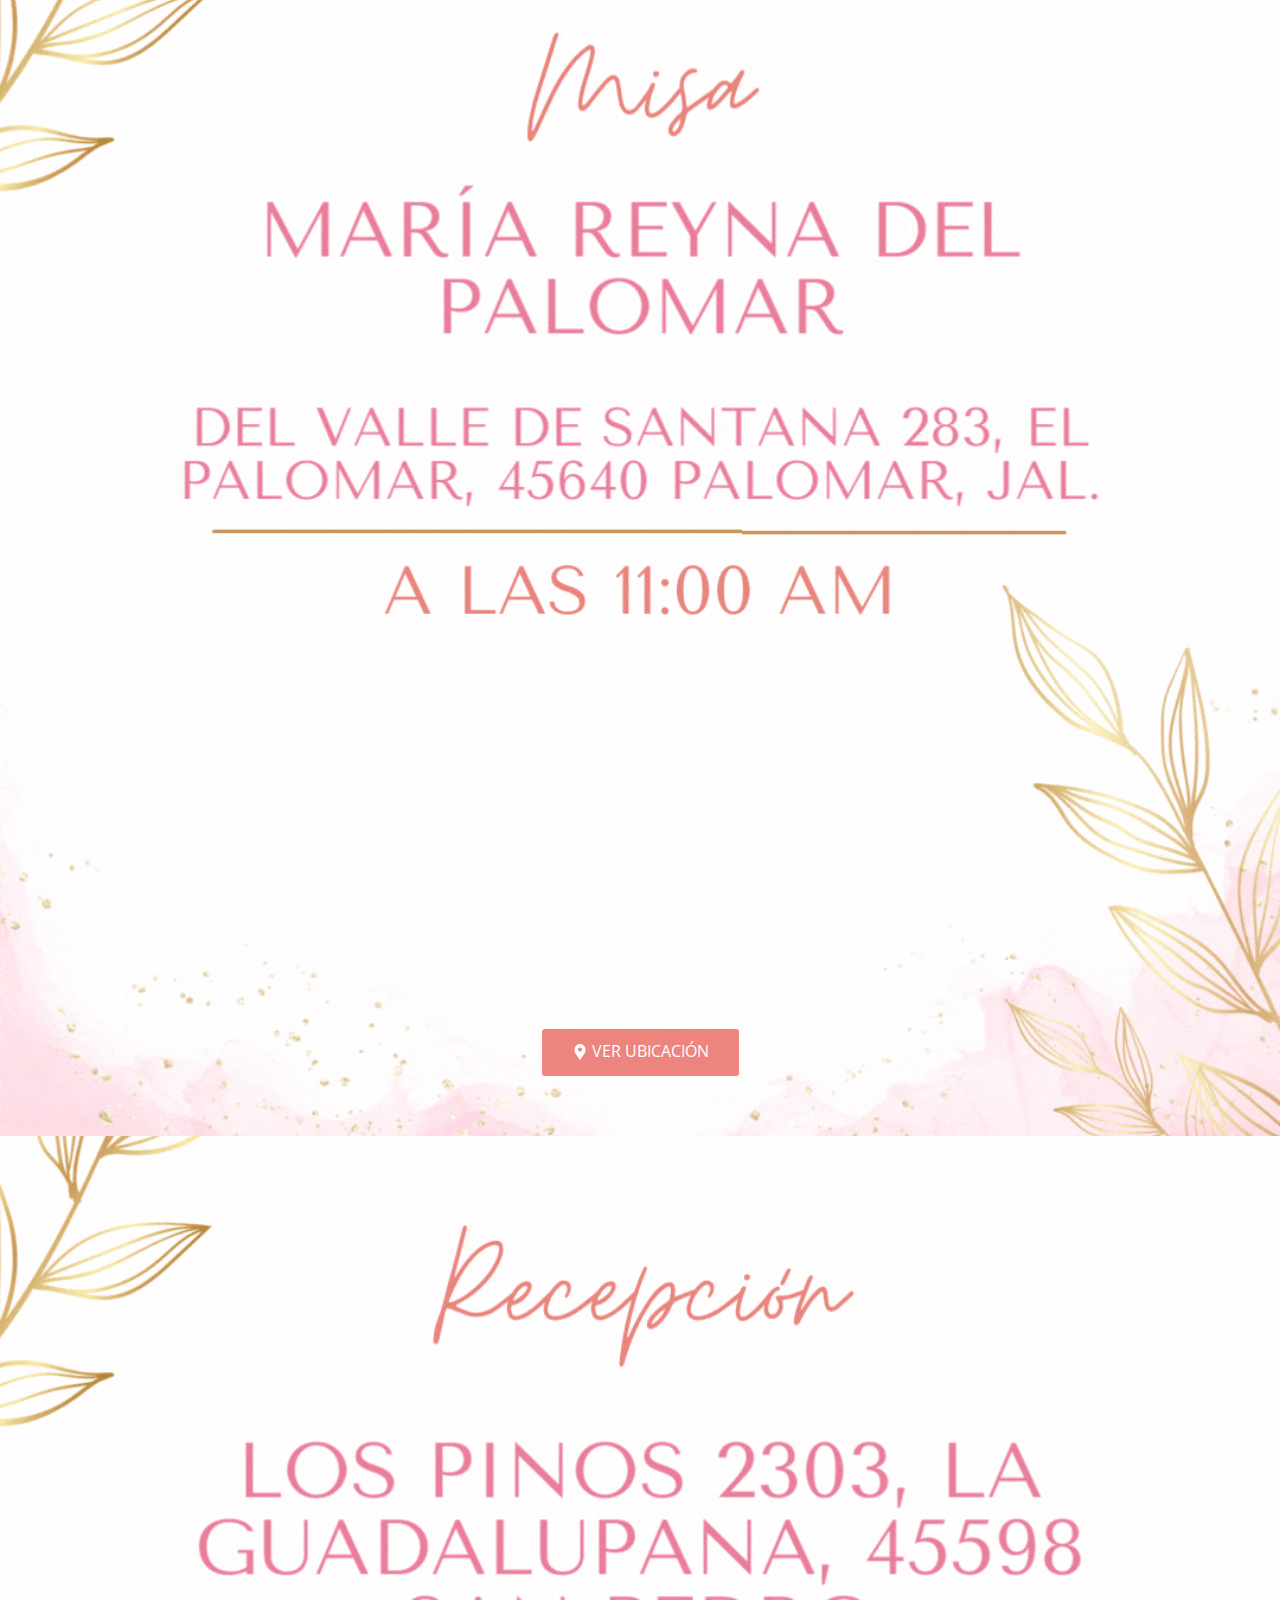
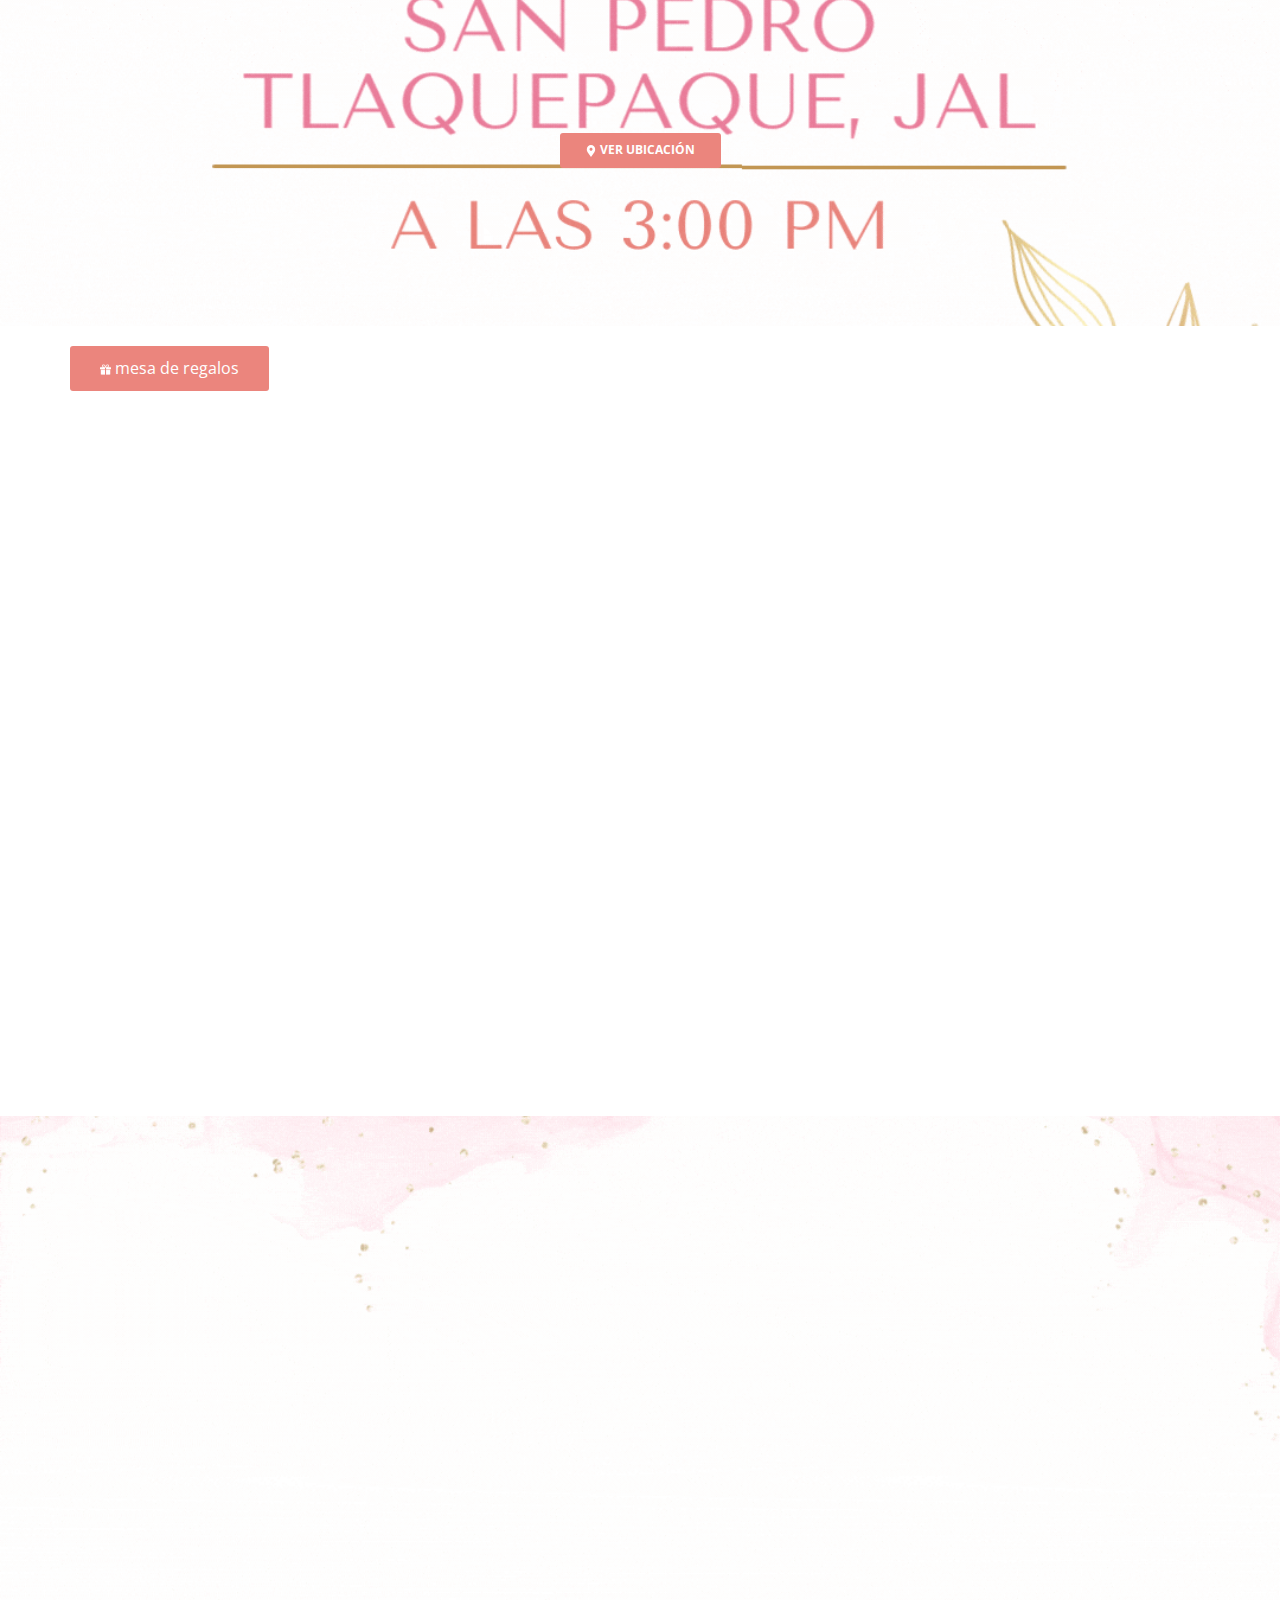
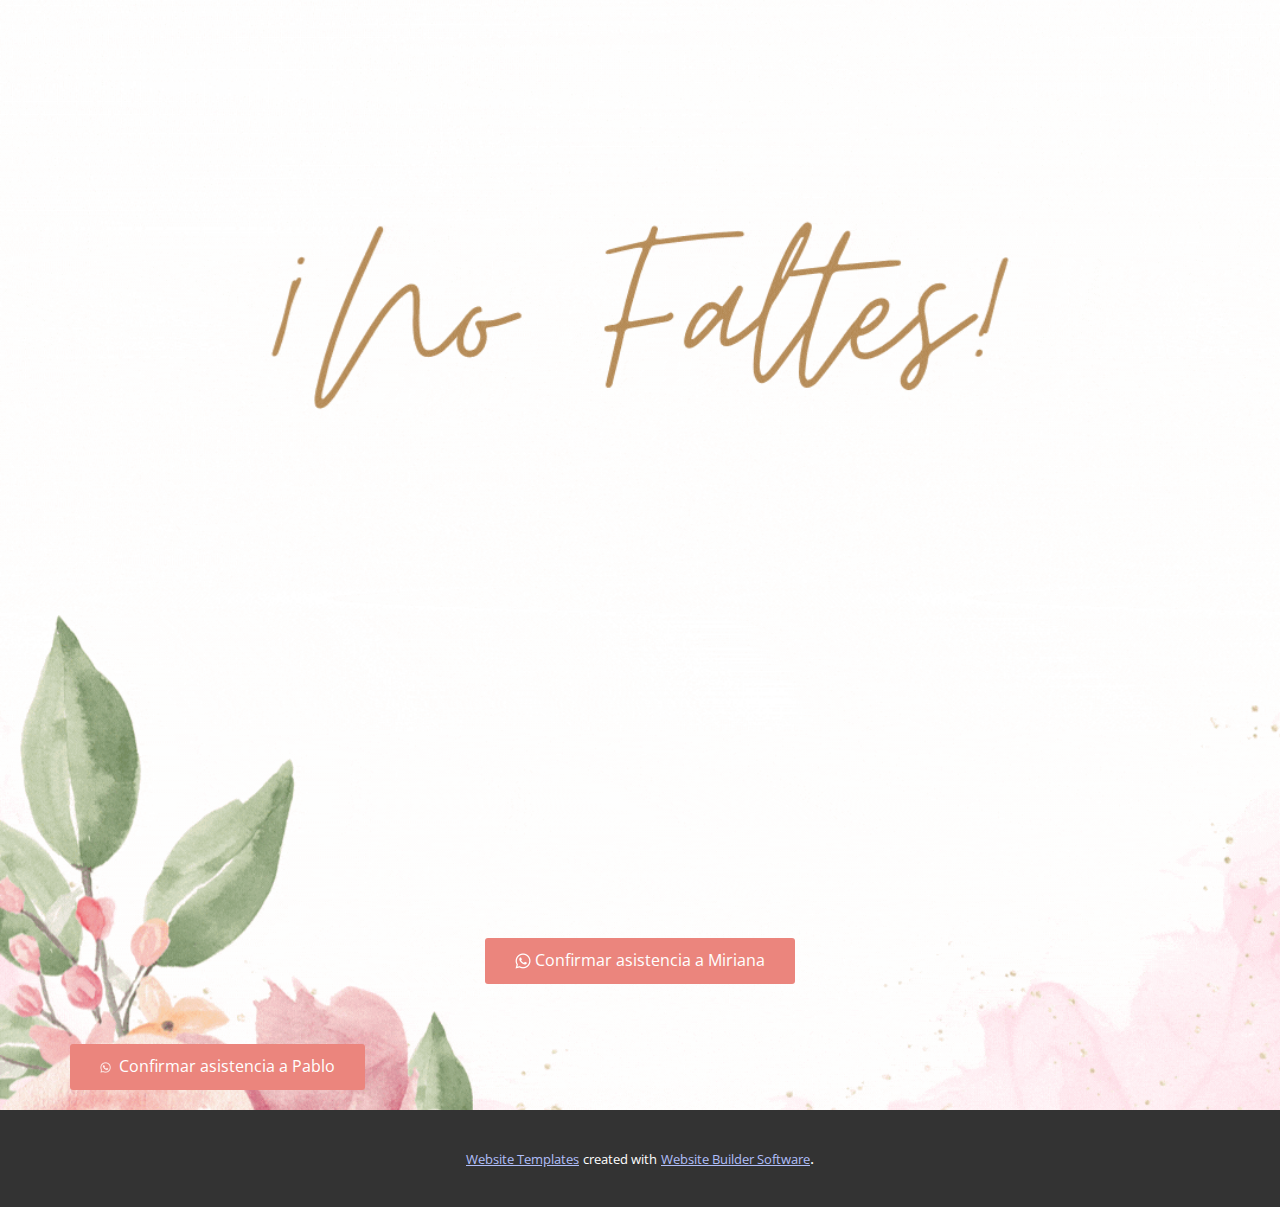
==== commit 66385510: "Add files via upload" ====
--- a/Invitación.html
+++ b/Invitación.html
@@ -2,19 +2,27 @@
 <html style="font-size: 16px;" lang="es"><head>
     <meta name="viewport" content="width=device-width, initial-scale=1.0">
     <meta charset="utf-8">
-    <meta name="keywords"
-      content="¡Vamos a Celebrar!, ​Ya Solo Faltan..., ¡Acompáñanos a el día!, Te esperamos enNombre del salón, ¡No Faltes!​, Confirma tu asistencia">
-    <meta name="description" content>
+    <meta name="keywords" content="¡Vamos a Celebrar!, ​Ya Solo Faltan..., ¡Acompáñanos a el día!, Te esperamos enNombre del salón, ¡No Faltes!​, Confirma tu asistencia">
+    <meta name="description" content="">
     <title>Invitación</title>
     <link rel="stylesheet" href="nicepage.css" media="screen">
-    <link rel="stylesheet" href="Invitación.css" media="screen">
-    <script class="u-script" type="text/javascript" src="jquery.js" defer></script>
-    <script class="u-script" type="text/javascript" src="nicepage.js" defer></script>
+<link rel="stylesheet" href="Invitación.css" media="screen">
+    <script class="u-script" type="text/javascript" src="jquery.js" defer=""></script>
+    <script class="u-script" type="text/javascript" src="nicepage.js" defer=""></script>
     <meta name="generator" content="Nicepage 5.20.7, nicepage.com">
-
-    <link id="u-theme-google-font" rel="stylesheet"
-      href="https://fonts.googleapis.com/css?family=Roboto:100,100i,300,300i,400,400i,500,500i,700,700i,900,900i|Open+Sans:300,300i,400,400i,500,500i,600,600i,700,700i,800,800i">
-
+    
+    <link id="u-theme-google-font" rel="stylesheet" href="https://fonts.googleapis.com/css?family=Roboto:100,100i,300,300i,400,400i,500,500i,700,700i,900,900i|Open+Sans:300,300i,400,400i,500,500i,600,600i,700,700i,800,800i">
+    
+    
+    
+    
+    
+    
+    
+    
+    
+    
+    
     <script type="application/ld+json">{
 		"@context": "http://schema.org",
 		"@type": "Organization",
@@ -23,13 +31,11 @@
 }</script>
     <meta name="theme-color" content="#3f62f1">
     <meta property="og:title" content="Invitación">
-    <meta property="og:description" content>
+    <meta property="og:description" content="">
     <meta property="og:type" content="website">
-    <meta data-intl-tel-input-cdn-path="intlTelInput/"></head>
-  <body data-path-to-root="./" data-include-products="false"
-    class="u-body u-xl-mode" data-lang="es">
-    <section class="u-align-center u-clearfix u-image u-section-1" src
-      data-image-width="1080" data-image-height="1920" id="sec-2cfc">
+  <meta data-intl-tel-input-cdn-path="intlTelInput/"></head>
+  <body data-path-to-root="./" data-include-products="false" class="u-body u-xl-mode" data-lang="es">
+    <section class="u-align-center u-clearfix u-image u-section-1" src="" data-image-width="1080" data-image-height="1920" id="sec-2cfc">
       <div class="u-clearfix u-sheet u-sheet-1">
         <div class="u-clearfix u-custom-html u-expanded-width u-custom-html-1">
           <script> // Función para actualizar la cuenta regresiva
@@ -62,7 +68,7 @@
           <div id="boton" class="icon-social">
             <audio id="MusicaFondo"></audio>
             <a onclick="MusicaFondo()" class="float">
-              <img class="imgButton" async src="images/651717-e0c2c127.png" alt>
+              <img class="imgButton" async="" src="images/651717-e0c2c127.png" alt="">
             </a>
           </div>
           <script> let sound = true;
@@ -106,76 +112,44 @@
         </div>
       </div>
     </section>
-    <section class="u-align-center u-clearfix u-image u-section-2" src
-      data-image-width="1080" data-image-height="1920" id="carousel_fec0">
+    <section class="u-align-center u-clearfix u-image u-section-2" src="" data-image-width="1080" data-image-height="1920" id="carousel_fec0">
       <div class="u-clearfix u-sheet u-sheet-1"></div>
     </section>
-    <section class="u-align-center u-clearfix u-image u-section-3" src
-      data-image-width="1080" data-image-height="1920" id="sec-f8c3">
+    <section class="u-align-center u-clearfix u-image u-section-3" src="" data-image-width="1080" data-image-height="1920" id="sec-e323">
+      <div class="u-clearfix u-sheet u-sheet-1"></div>
+    </section>
+    <section class="u-align-center u-clearfix u-image u-section-4" src="" data-image-width="1080" data-image-height="1920" id="sec-f8c3">
       <div class="u-clearfix u-sheet u-valign-middle-xs u-sheet-1">
-        <div
-          class="u-border-9 u-border-custom-color-69 u-countdown u-custom-color-69 u-radius-20 u-countdown-1"
-          data-timer-id="1c81" data-type="to-date"
-          data-target-date="Sat, 25 Nov 2023 21:00:38 GMT" data-for="everyone"
-          data-direction="down" data-time-left="750m" data-target-number="100"
-          data-start-time="Mon Sep 11 2023 22:49:00 GMT-0600 (Hora estándar central (México))"
-          data-frequency="1s" data-after-count="none"
-          data-redirect-url="https://">
+        <div class="u-border-9 u-border-custom-color-69 u-countdown u-custom-color-69 u-radius-20 u-countdown-1" data-timer-id="1c81" data-type="to-date" data-target-date="Sat, 25 Nov 2023 21:00:38 GMT" data-for="everyone" data-direction="down" data-time-left="750m" data-target-number="100" data-start-time="Mon Sep 11 2023 22:49:00 GMT-0600 (Hora estándar central (México))" data-frequency="1s" data-after-count="none" data-redirect-url="https://">
           <div class="u-countdown-wrapper u-spacing-20">
-            <div
-              class="u-countdown-item u-countdown-years u-hidden u-spacing-10">
-              <div class="u-countdown-counter u-countdown-counter-1"><div
-                  class="u-countdown-number u-text-custom-color-54">0</div><div
-                  class="u-countdown-number u-hidden u-text-custom-color-54">0</div></div>
-              <div
-                class="u-countdown-label u-text-custom-color-54 u-countdown-label-1">Years</div>
-            </div>
-            <div
-              class="u-countdown-separator u-hidden u-text-custom-color-54 u-countdown-separator-1">:</div>
+            <div class="u-countdown-item u-countdown-years u-hidden u-spacing-10">
+              <div class="u-countdown-counter u-countdown-counter-1"><div class="u-countdown-number u-text-custom-color-54">0</div><div class="u-countdown-number u-hidden u-text-custom-color-54">0</div></div>
+              <div class="u-countdown-label u-text-custom-color-54 u-countdown-label-1">Years</div>
+            </div>
+            <div class="u-countdown-separator u-hidden u-text-custom-color-54 u-countdown-separator-1">:</div>
             <div class="u-countdown-days u-countdown-item u-spacing-10">
-              <div class="u-countdown-counter u-countdown-counter-2"><div
-                  class="u-countdown-number u-text-custom-color-54">3</div><div
-                  class="u-countdown-number u-text-custom-color-54">1</div><div
-                  class="u-countdown-number u-hidden u-text-custom-color-54">0</div></div>
-              <div
-                class="u-countdown-label u-text-custom-color-54 u-countdown-label-2">DÍAS</div>
-            </div>
-            <div
-              class="u-countdown-separator u-text-custom-color-54 u-countdown-separator-2">:</div>
+              <div class="u-countdown-counter u-countdown-counter-2"><div class="u-countdown-number u-text-custom-color-54">3</div><div class="u-countdown-number u-text-custom-color-54">1</div><div class="u-countdown-number u-hidden u-text-custom-color-54">0</div></div>
+              <div class="u-countdown-label u-text-custom-color-54 u-countdown-label-2">DÍAS</div>
+            </div>
+            <div class="u-countdown-separator u-text-custom-color-54 u-countdown-separator-2">:</div>
             <div class="u-countdown-hours u-countdown-item u-spacing-10">
-              <div class="u-countdown-counter u-countdown-counter-3"><div
-                  class="u-countdown-number u-text-custom-color-54">2</div><div
-                  class="u-countdown-number u-text-custom-color-54">1</div></div>
-              <div
-                class="u-countdown-label u-text-custom-color-54 u-countdown-label-3">Horas</div>
-            </div>
-            <div
-              class="u-countdown-separator u-text-custom-color-54 u-countdown-separator-3">:</div>
+              <div class="u-countdown-counter u-countdown-counter-3"><div class="u-countdown-number u-text-custom-color-54">2</div><div class="u-countdown-number u-text-custom-color-54">1</div></div>
+              <div class="u-countdown-label u-text-custom-color-54 u-countdown-label-3">Horas</div>
+            </div>
+            <div class="u-countdown-separator u-text-custom-color-54 u-countdown-separator-3">:</div>
             <div class="u-countdown-item u-countdown-minutes u-spacing-10">
-              <div class="u-countdown-counter u-countdown-counter-4"><div
-                  class="u-countdown-number u-text-custom-color-54">4</div><div
-                  class="u-countdown-number u-text-custom-color-54">5</div></div>
-              <div
-                class="u-countdown-label u-text-custom-color-54 u-countdown-label-4">Minutos</div>
-            </div>
-            <div
-              class="u-countdown-separator u-text-custom-color-54 u-countdown-separator-4">:</div>
+              <div class="u-countdown-counter u-countdown-counter-4"><div class="u-countdown-number u-text-custom-color-54">4</div><div class="u-countdown-number u-text-custom-color-54">5</div></div>
+              <div class="u-countdown-label u-text-custom-color-54 u-countdown-label-4">Minutos</div>
+            </div>
+            <div class="u-countdown-separator u-text-custom-color-54 u-countdown-separator-4">:</div>
             <div class="u-countdown-item u-countdown-seconds u-spacing-10">
-              <div class="u-countdown-counter u-countdown-counter-5"><div
-                  class="u-countdown-number u-text-custom-color-54">4</div><div
-                  class="u-countdown-number u-text-custom-color-54">1</div></div>
-              <div
-                class="u-countdown-label u-text-custom-color-54 u-countdown-label-5">Segundos</div>
-            </div>
-            <div
-              class="u-countdown-separator u-hidden u-text-custom-color-54 u-countdown-separator-5">:</div>
-            <div
-              class="u-countdown-item u-countdown-numbers u-hidden u-spacing-10">
-              <div class="u-countdown-counter u-countdown-counter-6"><div
-                  class="u-countdown-number u-text-custom-color-54">0</div><div
-                  class="u-countdown-number u-text-custom-color-54">0</div></div>
-              <div
-                class="u-countdown-label u-text-custom-color-54 u-countdown-label-6">Items</div>
+              <div class="u-countdown-counter u-countdown-counter-5"><div class="u-countdown-number u-text-custom-color-54">4</div><div class="u-countdown-number u-text-custom-color-54">1</div></div>
+              <div class="u-countdown-label u-text-custom-color-54 u-countdown-label-5">Segundos</div>
+            </div>
+            <div class="u-countdown-separator u-hidden u-text-custom-color-54 u-countdown-separator-5">:</div>
+            <div class="u-countdown-item u-countdown-numbers u-hidden u-spacing-10">
+              <div class="u-countdown-counter u-countdown-counter-6"><div class="u-countdown-number u-text-custom-color-54">0</div><div class="u-countdown-number u-text-custom-color-54">0</div></div>
+              <div class="u-countdown-label u-text-custom-color-54 u-countdown-label-6">Items</div>
             </div>
           </div>
           <div class="u-countdown-message u-hidden">
@@ -184,60 +158,51 @@
         </div>
       </div>
     </section>
-    <section class="u-align-center u-clearfix u-image u-section-4" src
-      data-image-width="1080" data-image-height="1920" id="sec-a9e6">
-      <div class="u-clearfix u-sheet u-sheet-1">
-        <a href="https://maps.app.goo.gl/VzWF6g8UDwU5dvU78"
-          class="u-btn u-btn-round u-button-style u-custom-color-69 u-hover-custom-color-70 u-radius-3 u-text-body-alt-color u-text-hover-white u-btn-1"><span
-            class="u-icon"><svg class="u-svg-content"
-              viewBox="0 0 54.757 54.757" x="0px" y="0px"
-              style="width: 1em; height: 1em;"><path
-                d="M40.94,5.617C37.318,1.995,32.502,0,27.38,0c-5.123,0-9.938,1.995-13.56,5.617c-6.703,6.702-7.536,19.312-1.804,26.952
+    <section class="u-align-center u-clearfix u-image u-section-5" src="" data-image-width="1080" data-image-height="1920" id="sec-a9e6">
+      <div class="u-clearfix u-sheet u-sheet-1">
+        <a href="https://maps.app.goo.gl/ta6PoNnD8u3VR6Cm9" class="u-btn u-btn-round u-button-style u-custom-color-69 u-hover-custom-color-70 u-radius-3 u-text-body-alt-color u-text-hover-white u-btn-1"><span class="u-icon"><svg class="u-svg-content" viewBox="0 0 54.757 54.757" x="0px" y="0px" style="width: 1em; height: 1em;"><path d="M40.94,5.617C37.318,1.995,32.502,0,27.38,0c-5.123,0-9.938,1.995-13.56,5.617c-6.703,6.702-7.536,19.312-1.804,26.952
 	L27.38,54.757L42.721,32.6C48.476,24.929,47.643,12.319,40.94,5.617z M27.557,26c-3.859,0-7-3.141-7-7s3.141-7,7-7s7,3.141,7,7
 	S31.416,26,27.557,26z"></path></svg></span>&nbsp;VER UBICACIÓN
         </a>
       </div>
     </section>
-    <section class="u-align-center u-clearfix u-image u-section-5" src
-      data-image-width="1080" data-image-height="1920" id="sec-887e">
-      <div class="u-clearfix u-sheet u-sheet-1">
-        <a
-          href="https://mesaderegalos.liverpool.com.mx/milistaderegalos/51307299"
-          class="u-border-none u-btn u-btn-round u-button-style u-custom-color-69 u-hover-custom-color-70 u-radius-3 u-text-body-alt-color u-text-hover-white u-btn-1"><span
-            class="u-file-icon u-icon u-text-white u-icon-1"><img
-              src="images/726532-7ae46962.png" alt></span> mesa de regalos
-        </a>
-      </div>
-    </section>
-    <section class="u-align-center u-clearfix u-image u-section-6" src
-      data-image-width="1080" data-image-height="1920" id="sec-a5bd">
-      <div class="u-clearfix u-sheet u-sheet-1">
-        <a
-          href=" https://api.whatsapp.com/send?phone=+523334465879&amp;text=%C2%A1Hola%21+Muchas+gracias+por+la+invitaci%C3%B3n%2C+ah%C3%AD+estaremos%21%21+%F0%9F%A5%B3"
-          class="u-border-none u-btn u-btn-round u-button-style u-custom-color-69 u-hover-custom-color-70 u-radius-3 u-text-body-alt-color u-text-hover-white u-btn-1"><span
-            class="u-file-icon u-icon u-text-white u-icon-1"><img
-              src="images/1384023-9ba58cb5.png" alt></span>CONFIRMAR ASISTENCIA
-        </a>
-        <a
-          href=" https://api.whatsapp.com/send?phone=+523317115975&amp;text=%C2%A1Hola%21+Muchas+gracias+por+la+invitaci%C3%B3n%2C+ah%C3%AD+estaremos%21%21+%F0%9F%A5%B3"
-          class="u-border-none u-btn u-btn-round u-button-style u-custom-color-69 u-hover-custom-color-70 u-radius-3 u-text-body-alt-color u-text-hover-white u-btn-2"><span
-            class="u-file-icon u-icon u-text-white u-icon-2"><img
-              src="images/1384023-9ba58cb5.png" alt></span> CONFIRMAR ASISTENCIA
-        </a>
-      </div>
-    </section>
-
+    <section class="u-align-center u-clearfix u-image u-section-6" src="" data-image-width="1080" data-image-height="1920" id="sec-d941">
+      <div class="u-clearfix u-sheet u-sheet-1">
+        <a href="https://maps.app.goo.gl/VzWF6g8UDwU5dvU78" class="u-btn u-btn-round u-button-style u-custom-color-69 u-hover-custom-color-70 u-radius-3 u-text-body-alt-color u-text-hover-white u-btn-1"><span class="u-icon"><svg class="u-svg-content" viewBox="0 0 54.757 54.757" x="0px" y="0px" style="width: 1em; height: 1em;"><path d="M40.94,5.617C37.318,1.995,32.502,0,27.38,0c-5.123,0-9.938,1.995-13.56,5.617c-6.703,6.702-7.536,19.312-1.804,26.952
+	L27.38,54.757L42.721,32.6C48.476,24.929,47.643,12.319,40.94,5.617z M27.557,26c-3.859,0-7-3.141-7-7s3.141-7,7-7s7,3.141,7,7
+	S31.416,26,27.557,26z"></path></svg></span>&nbsp;VER UBICACIÓN
+        </a>
+      </div>
+    </section>
+    <section class="u-align-center u-clearfix u-image u-section-7" src="" data-image-width="1080" data-image-height="1920" id="sec-887e">
+      <div class="u-clearfix u-sheet u-sheet-1">
+        <a href="https://mesaderegalos.liverpool.com.mx/milistaderegalos/51307299" class="u-border-none u-btn u-btn-round u-button-style u-custom-color-69 u-hover-custom-color-70 u-radius-3 u-text-body-alt-color u-text-hover-white u-btn-1"><span class="u-file-icon u-icon u-text-white u-icon-1"><img src="images/726532-7ae46962.png" alt=""></span> mesa de regalos
+        </a>
+      </div>
+    </section>
+    <section class="u-align-center u-clearfix u-image u-section-8" src="" data-image-width="1080" data-image-height="1920" id="sec-a5bd">
+      <div class="u-clearfix u-sheet u-sheet-1">
+        <a href=" https://api.whatsapp.com/send?phone=+523334465879&amp;text=%C2%A1Hola%21+Muchas+gracias+por+la+invitaci%C3%B3n%2C+ah%C3%AD+estaremos%21%21+%F0%9F%A5%B3" class="u-btn u-btn-round u-button-style u-custom-color-69 u-hover-custom-color-70 u-radius-3 u-text-body-alt-color u-text-hover-white u-btn-1"><span class="u-file-icon u-icon"><img src="images/1384023-9ba58cb5.png" alt=""></span>&nbsp;​Confirmar asistencia a Miriana
+        </a>
+        <a href=" https://api.whatsapp.com/send?phone=+523317115975&amp;text=%C2%A1Hola%21+Muchas+gracias+por+la+invitaci%C3%B3n%2C+ah%C3%AD+estaremos%21%21+%F0%9F%A5%B3" class="u-border-none u-btn u-btn-round u-button-style u-custom-color-69 u-hover-custom-color-70 u-radius-3 u-text-body-alt-color u-text-hover-white u-btn-2"><span class="u-file-icon u-icon u-text-white u-icon-2"><img src="images/1384023-9ba58cb5.png" alt=""></span> Confirmar asistencia a Pablo
+        </a>
+      </div>
+    </section>
+    
+    
+    
+    
+    
     <section class="u-backlink u-clearfix u-grey-80">
-      <a class="u-link" href="https://nicepage.com/website-templates"
-        target="_blank">
+      <a class="u-link" href="https://nicepage.com/website-templates" target="_blank">
         <span>Website Templates</span>
       </a>
       <p class="u-text">
         <span>created with</span>
       </p>
-      <a class="u-link" href target="_blank">
+      <a class="u-link" href="" target="_blank">
         <span>Website Builder Software</span>
-      </a>.
-    </section>
-
-  </body></html>+      </a>. 
+    </section>
+  
+</body></html>--- a/Invitación.css
+++ b/Invitación.css
@@ -1,5 +1,5 @@
  .u-section-1 {
-  background-image: url("images/Home.gif");
+  background-image: url("images/1.gif");
   background-position: 50% 50%;
 }
 
@@ -38,7 +38,7 @@
     margin-bottom: 0;
   }
 } .u-section-2 {
-  background-image: url("images/RSVP.gif");
+  background-image: url("images/2.gif");
   background-position: 50% 50%;
 }
 
@@ -69,226 +69,264 @@
     min-height: 790px;
   }
 } .u-section-3 {
-  background-image: url("images/RSVP2.gif");
+  background-image: url("images/3.gif");
   background-position: 50% 50%;
 }
 
 .u-section-3 .u-sheet-1 {
+  min-height: 790px;
+}
+
+@media (max-width: 1199px) {
+  .u-section-3 .u-sheet-1 {
+    min-height: 651px;
+  }
+}
+
+@media (max-width: 991px) {
+  .u-section-3 .u-sheet-1 {
+    min-height: 499px;
+  }
+}
+
+@media (max-width: 767px) {
+  .u-section-3 .u-sheet-1 {
+    min-height: 374px;
+  }
+}
+
+@media (max-width: 575px) {
+  .u-section-3 .u-sheet-1 {
+    min-height: 790px;
+  }
+} .u-section-4 {
+  background-image: url("images/4.gif");
+  background-position: 50% 50%;
+}
+
+.u-section-4 .u-sheet-1 {
   min-height: 2222px;
 }
 
-.u-section-3 .u-countdown-1 {
+.u-section-4 .u-countdown-1 {
   background-image: none;
   margin: 1033px auto 60px;
 }
 
-.u-section-3 .u-countdown-counter-1 {
-  font-weight: 700;
-  font-size: 2.25rem;
-  line-height: 1;
-}
-
-.u-section-3 .u-countdown-label-1 {
-  font-size: 0.75rem;
-  text-transform: uppercase;
-}
-
-.u-section-3 .u-countdown-separator-1 {
-  font-weight: 700;
-  font-size: 2.25rem;
-  line-height: 1;
-}
-
-.u-section-3 .u-countdown-counter-2 {
-  font-weight: 700;
-  font-size: 2.25rem;
-  line-height: 1;
-}
-
-.u-section-3 .u-countdown-label-2 {
-  font-size: 0.75rem;
-  text-transform: uppercase;
-}
-
-.u-section-3 .u-countdown-separator-2 {
-  font-weight: 700;
-  font-size: 2.25rem;
-  line-height: 1;
-}
-
-.u-section-3 .u-countdown-counter-3 {
-  font-weight: 700;
-  font-size: 2.25rem;
-  line-height: 1;
-}
-
-.u-section-3 .u-countdown-label-3 {
-  font-size: 0.75rem;
-  text-transform: uppercase;
-}
-
-.u-section-3 .u-countdown-separator-3 {
-  font-weight: 700;
-  font-size: 2.25rem;
-  line-height: 1;
-}
-
-.u-section-3 .u-countdown-counter-4 {
-  font-weight: 700;
-  font-size: 2.25rem;
-  line-height: 1;
-}
-
-.u-section-3 .u-countdown-label-4 {
-  font-size: 0.75rem;
-  text-transform: uppercase;
-}
-
-.u-section-3 .u-countdown-separator-4 {
-  font-weight: 700;
-  font-size: 2.25rem;
-  line-height: 1;
-}
-
-.u-section-3 .u-countdown-counter-5 {
-  font-weight: 700;
-  font-size: 2.25rem;
-  line-height: 1;
-}
-
-.u-section-3 .u-countdown-label-5 {
-  font-size: 0.75rem;
-  text-transform: uppercase;
-}
-
-.u-section-3 .u-countdown-separator-5 {
-  font-weight: 700;
-  font-size: 2.25rem;
-  line-height: 1;
-}
-
-.u-section-3 .u-countdown-counter-6 {
-  font-weight: 700;
-  font-size: 2.25rem;
-  line-height: 1;
-}
-
-.u-section-3 .u-countdown-label-6 {
+.u-section-4 .u-countdown-counter-1 {
+  font-weight: 700;
+  font-size: 2.25rem;
+  line-height: 1;
+}
+
+.u-section-4 .u-countdown-label-1 {
+  font-size: 0.75rem;
+  text-transform: uppercase;
+}
+
+.u-section-4 .u-countdown-separator-1 {
+  font-weight: 700;
+  font-size: 2.25rem;
+  line-height: 1;
+}
+
+.u-section-4 .u-countdown-counter-2 {
+  font-weight: 700;
+  font-size: 2.25rem;
+  line-height: 1;
+}
+
+.u-section-4 .u-countdown-label-2 {
+  font-size: 0.75rem;
+  text-transform: uppercase;
+}
+
+.u-section-4 .u-countdown-separator-2 {
+  font-weight: 700;
+  font-size: 2.25rem;
+  line-height: 1;
+}
+
+.u-section-4 .u-countdown-counter-3 {
+  font-weight: 700;
+  font-size: 2.25rem;
+  line-height: 1;
+}
+
+.u-section-4 .u-countdown-label-3 {
+  font-size: 0.75rem;
+  text-transform: uppercase;
+}
+
+.u-section-4 .u-countdown-separator-3 {
+  font-weight: 700;
+  font-size: 2.25rem;
+  line-height: 1;
+}
+
+.u-section-4 .u-countdown-counter-4 {
+  font-weight: 700;
+  font-size: 2.25rem;
+  line-height: 1;
+}
+
+.u-section-4 .u-countdown-label-4 {
+  font-size: 0.75rem;
+  text-transform: uppercase;
+}
+
+.u-section-4 .u-countdown-separator-4 {
+  font-weight: 700;
+  font-size: 2.25rem;
+  line-height: 1;
+}
+
+.u-section-4 .u-countdown-counter-5 {
+  font-weight: 700;
+  font-size: 2.25rem;
+  line-height: 1;
+}
+
+.u-section-4 .u-countdown-label-5 {
+  font-size: 0.75rem;
+  text-transform: uppercase;
+}
+
+.u-section-4 .u-countdown-separator-5 {
+  font-weight: 700;
+  font-size: 2.25rem;
+  line-height: 1;
+}
+
+.u-section-4 .u-countdown-counter-6 {
+  font-weight: 700;
+  font-size: 2.25rem;
+  line-height: 1;
+}
+
+.u-section-4 .u-countdown-label-6 {
   font-size: 0.75rem;
   text-transform: uppercase;
 }
 
 @media (max-width: 1199px) {
-  .u-section-3 .u-sheet-1 {
+  .u-section-4 .u-sheet-1 {
     min-height: 774px;
   }
 }
 
 @media (max-width: 575px) {
-  .u-section-3 .u-sheet-1 {
+  .u-section-4 .u-sheet-1 {
     min-height: 790px;
   }
 
-  .u-section-3 .u-countdown-1 {
+  .u-section-4 .u-countdown-1 {
     margin-top: 60px;
   }
-} .u-section-4 {
-  background-image: url("images/WeddingDetails.gif");
-  background-position: 50% 50%;
-}
-
-.u-section-4 .u-sheet-1 {
+} .u-section-5 {
+  background-image: url("images/5.gif");
+  background-position: 50% 50%;
+}
+
+.u-section-5 .u-sheet-1 {
   min-height: 790px;
 }
 
-.u-section-4 .u-btn-1 {
+.u-section-5 .u-btn-1 {
   font-size: 1rem;
   font-weight: normal;
   margin: 1573px auto 60px;
 }
 
 @media (max-width: 575px) {
-  .u-section-4 .u-btn-1 {
+  .u-section-5 .u-btn-1 {
     font-size: 0.75rem;
     font-weight: 700;
     margin-top: 597px;
     padding: 7px 26px 8px 25px;
   }
-} .u-section-5 {
-  background-image: url("images/WeddingDetails2.gif");
-  background-position: 50% 50%;
-}
-
-.u-section-5 .u-sheet-1 {
+} .u-section-6 {
+  background-image: url("images/6.gif");
+  background-position: 50% 50%;
+}
+
+.u-section-6 .u-sheet-1 {
   min-height: 790px;
 }
 
-.u-section-5 .u-btn-1 {
+.u-section-6 .u-btn-1 {
+  font-size: 0.75rem;
+  font-weight: 700;
+  margin: 597px auto 60px;
+  padding: 7px 26px 8px 25px;
+} .u-section-7 {
+  background-image: url("images/7.gif");
+  background-position: 50% 50%;
+}
+
+.u-section-7 .u-sheet-1 {
+  min-height: 790px;
+}
+
+.u-section-7 .u-btn-1 {
   background-image: none;
   font-size: 1rem;
   font-weight: normal;
   text-transform: none;
 }
 
-.u-section-5 .u-icon-1 {
+.u-section-7 .u-icon-1 {
   font-size: 0.7em;
 }
 
 @media (max-width: 575px) {
-  .u-section-5 .u-btn-1 {
+  .u-section-7 .u-btn-1 {
     font-weight: 700;
     text-transform: uppercase;
     margin: 469px auto 60px;
     padding: 7px 26px 8px 25px;
   }
-} .u-section-6 {
-  background-image: url("images/RSVP3.gif");
-  background-position: 50% 50%;
-}
-
-.u-section-6 .u-sheet-1 {
+} .u-section-8 {
+  background-image: url("images/8.gif");
+  background-position: 50% 50%;
+}
+
+.u-section-8 .u-sheet-1 {
   min-height: 793px;
 }
 
-.u-section-6 .u-btn-1 {
+.u-section-8 .u-btn-1 {
+  font-size: 1rem;
+  font-weight: normal;
+  margin: 1422px auto 60px;
+}
+
+.u-section-8 .u-btn-2 {
   background-image: none;
   font-size: 1rem;
   font-weight: normal;
-  margin: 1422px auto 60px;
-}
-
-.u-section-6 .u-icon-1 {
-  font-size: 0.7em;
-}
-
-.u-section-6 .u-btn-2 {
-  background-image: none;
-  font-size: 1rem;
-  font-weight: normal;
-}
-
-.u-section-6 .u-icon-2 {
+}
+
+.u-section-8 .u-icon-2 {
   font-size: 0.7em;
   margin-right: 4px;
 }
 
 @media (max-width: 575px) {
-  .u-section-6 .u-btn-1 {
+  .u-section-8 .u-btn-1 {
     font-size: 0.625rem;
     font-weight: 700;
+    text-transform: uppercase;
     margin-top: 456px;
     margin-bottom: 0;
     padding: 7px 26px 8px 25px;
   }
 
-  .u-section-6 .u-icon-1 {
-    margin-right: 4px;
-  }
-
-  .u-section-6 .u-btn-2 {
+  .u-section-8 .u-btn-2 {
     font-size: 0.625rem;
     font-weight: 700;
+    text-transform: uppercase;
     margin: 23px auto 60px;
     padding: 7px 26px 8px 25px;
   }
-}position: fixed;+}